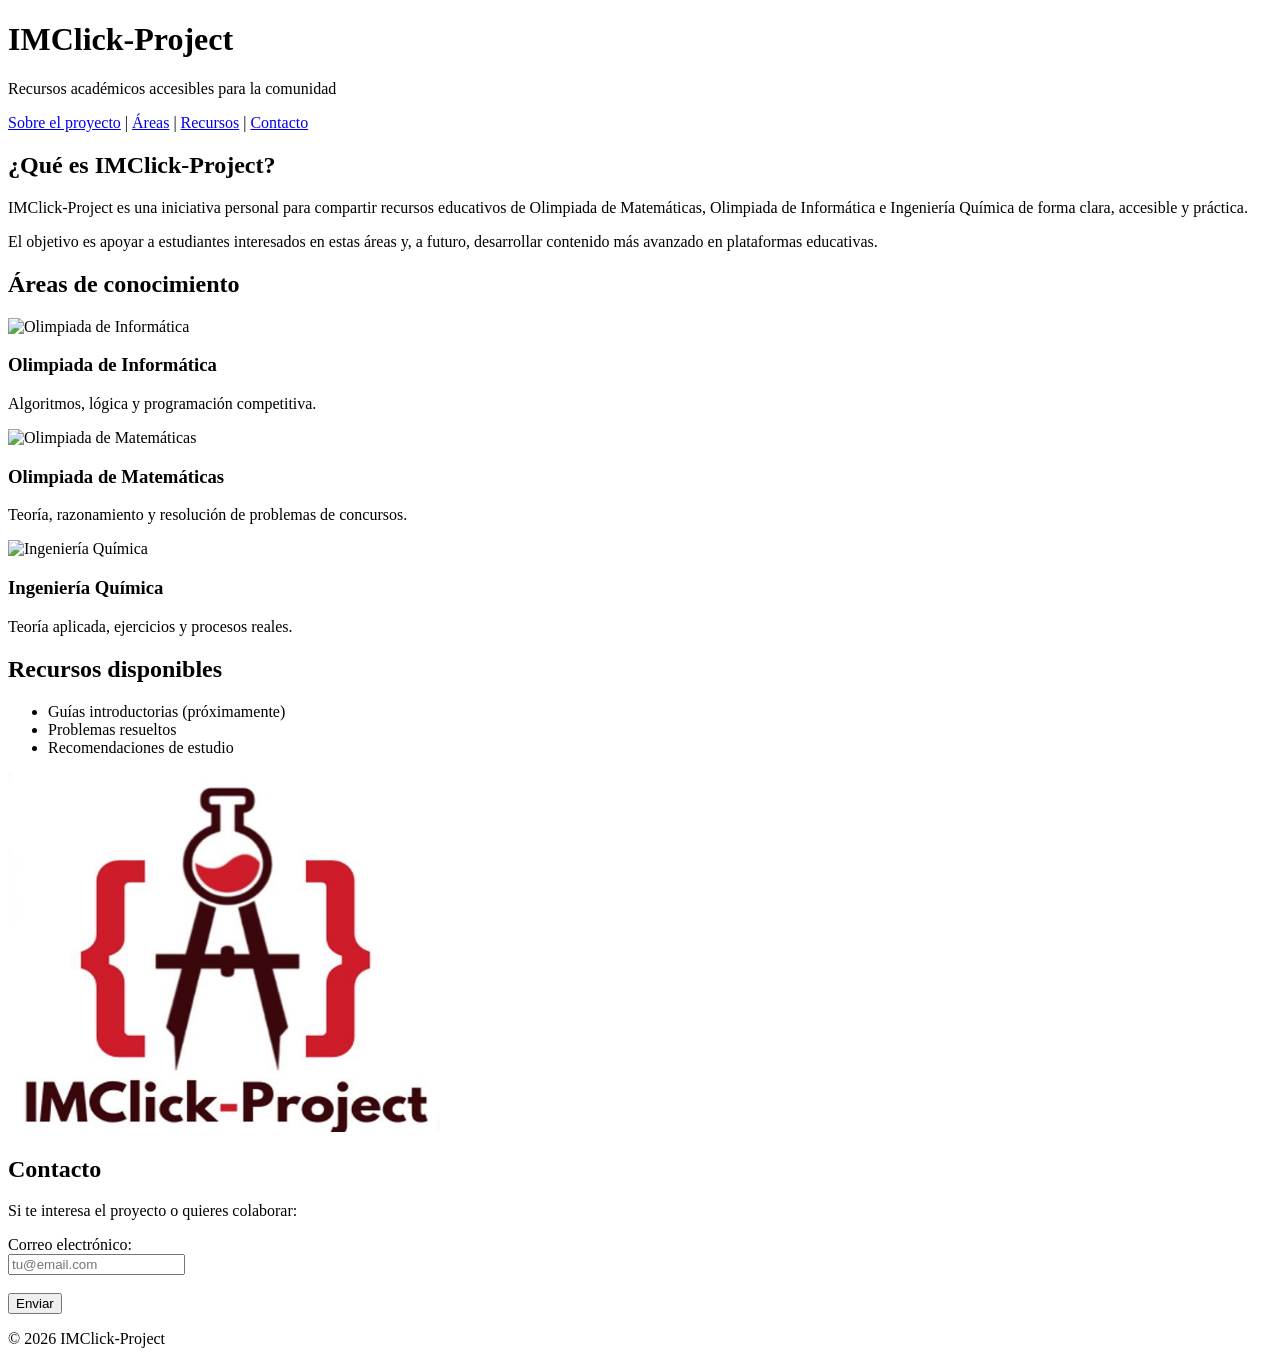
==== index.html @ 7a270274 "Primer commit" ====
<!DOCTYPE html>
<html lang="es">
<head>
    <meta charset="UTF-8">
    <meta name="description" content="IMClick-Project: Recursos académicos de Olimpiada de Matemáticas, Olimpiada de Informática e Ingeniería Química">
    <meta name="author" content="IMClick-Project">
    <meta name="viewport" content="width=device-width, initial-scale=1.0">
    <title>IMClick-Project</title>
</head>

<body>

    <header>
        <h1>IMClick-Project</h1>
        <p>Recursos académicos accesibles para la comunidad</p>

        <nav>
            <a href="#sobre">Sobre el proyecto</a> |
            <a href="#areas">Áreas</a> |
            <a href="#recursos">Recursos</a> |
            <a href="#contacto">Contacto</a>
        </nav>
    </header>

    <main>

        <section id="sobre">
            <h2>¿Qué es IMClick-Project?</h2>
            <p>
                IMClick-Project es una iniciativa personal para compartir recursos
                educativos de Olimpiada de Matemáticas, Olimpiada de Informática
                e Ingeniería Química de forma clara, accesible y práctica.
            </p>
            <p>
                El objetivo es apoyar a estudiantes interesados en estas áreas
                y, a futuro, desarrollar contenido más avanzado en plataformas
                educativas.
            </p>
        </section>

        <section id="areas">
            <h2>Áreas de conocimiento</h2>

            <article class="area">
                <img src="llaves.png" alt="Olimpiada de Informática"> <h3>Olimpiada de Informática</h3>
                <p>Algoritmos, lógica y programación competitiva.</p>
            </article>
            
            <article class="area">
                <img src="compas.png" alt="Olimpiada de Matemáticas"> <h3>Olimpiada de Matemáticas</h3>
                <p>Teoría, razonamiento y resolución de problemas de concursos.</p>
            </article>

            <article class="area">
                <img src="matraz.png" alt="Ingeniería Química"> <h3>Ingeniería Química</h3>
                <p>Teoría aplicada, ejercicios y procesos reales.</p>
            </article>
        </section>

        <section id="recursos">
            <h2>Recursos disponibles</h2>

            <ul>
                <li>Guías introductorias (próximamente)</li>
                <li>Problemas resueltos</li>
                <li>Recomendaciones de estudio</li>
            </ul>

            <img src="logo.png" alt="Imagen representativa del proyecto">
        </section>

        <section id="contacto">
            <h2>Contacto</h2>

            <p>Si te interesa el proyecto o quieres colaborar:</p>

            <form>
                <label for="email">Correo electrónico:</label><br>
                <input type="email" id="email" name="email" placeholder="tu@email.com"><br><br>

                <input type="submit" value="Enviar">
            </form>
        </section>

    </main>

    <footer>
        <p>© 2026 IMClick-Project</p>
    </footer>

</body>
</html>
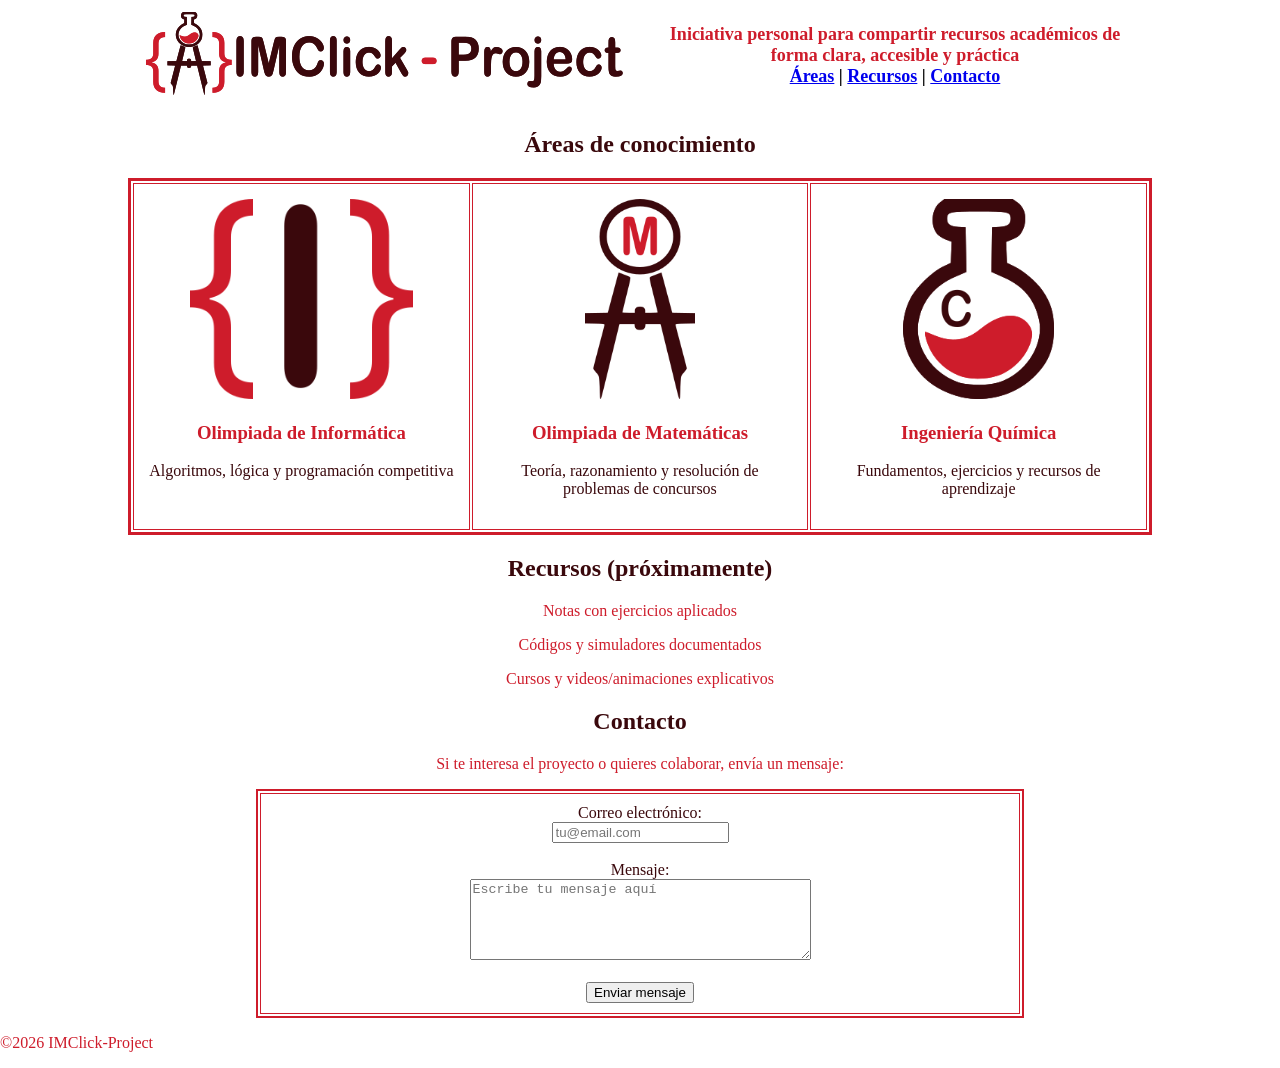
==== commit ff0558cc: "primera versión html" ====
--- a/index.html
+++ b/index.html
@@ -5,88 +5,113 @@
     <meta name="description" content="IMClick-Project: Recursos académicos de Olimpiada de Matemáticas, Olimpiada de Informática e Ingeniería Química">
     <meta name="author" content="IMClick-Project">
     <meta name="viewport" content="width=device-width, initial-scale=1.0">
+    <link rel="stylesheet" href="styles.css">
     <title>IMClick-Project</title>
 </head>
 
-<body>
+<body marginwidth="0" marginheight="0">
 
     <header>
-        <h1>IMClick-Project</h1>
-        <p>Recursos académicos accesibles para la comunidad</p>
-
-        <nav>
-            <a href="#sobre">Sobre el proyecto</a> |
-            <a href="#areas">Áreas</a> |
-            <a href="#recursos">Recursos</a> |
-            <a href="#contacto">Contacto</a>
-        </nav>
-    </header>
+        <table width="80%" align="center" cellpadding="10">
+            <tr>
+            <td align="right" valign="middle">
+                <img src="logo2.png" alt="Logo de IMClick-Project">
+            </td>
+            <td align="center" valign="middle">
+                <font face="Verdana" size="4" color="#ce1c2b">
+                <b>
+                    Iniciativa personal para compartir recursos académicos de forma clara, accesible y práctica
+                </b>
+                </font>
+                <br>
+                <nav>
+                <font face="Verdana" size="4">
+                    <b>
+                        <a href="#areas">Áreas</a> |
+                        <a href="#recursos">Recursos</a> |
+                        <a href="#contacto">Contacto</a>
+                    </b>
+                </font>
+                </nav>
+            </td>
+            </tr>
+        </table>
+        </header>
 
     <main>
-
-        <section id="sobre">
-            <h2>¿Qué es IMClick-Project?</h2>
-            <p>
-                IMClick-Project es una iniciativa personal para compartir recursos
-                educativos de Olimpiada de Matemáticas, Olimpiada de Informática
-                e Ingeniería Química de forma clara, accesible y práctica.
-            </p>
-            <p>
-                El objetivo es apoyar a estudiantes interesados en estas áreas
-                y, a futuro, desarrollar contenido más avanzado en plataformas
-                educativas.
-            </p>
+        <section id="areas">
+            <center><font face="Verdana" color="#3a080c">
+                <h2>Áreas de conocimiento</h2>
+            </font></center>   
+            <table width="80%" align="center" cellpadding="15" border="3" bordercolor="#ce1c2b">
+                <tr>
+                <td width="33%" align="center" valign="top">
+                    <img src="logoI.png" alt="Olimpiada de Informática" height="200">
+                    <font face="Verdana" color="#ce1c2b"><h3>Olimpiada de Informática</h3></font>
+                    <p>
+                    <font face="Verdana" size="3" color="#3a080c">Algoritmos, lógica y programación competitiva</font>
+                    </p>
+                </td>
+                <td width="33%" align="center" valign="top">
+                    <img src="logoM.png" alt="Olimpiada de Matemáticas" height="200">
+                    <font face="Verdana" color="#ce1c2b"><h3>Olimpiada de Matemáticas</h3></font>
+                    <p>
+                    <font face="Verdana" size="3" color="#3a080c">Teoría, razonamiento y resolución de problemas de concursos</font>
+                    </p>
+                </td>
+                <td width="33%" align="center" valign="top">
+                    <img src="logoC.png" alt="Ingeniería Química" height="200">
+                    <font face="Verdana" color="#ce1c2b"><h3>Ingeniería Química</h3></font>
+                    <p>
+                    <font face="Verdana" size="3" color="#3a080c">Fundamentos, ejercicios y recursos de aprendizaje</font>
+                    </p>
+                </td>
+                </tr>
+            </table>
         </section>
-
-        <section id="areas">
-            <h2>Áreas de conocimiento</h2>
-
-            <article class="area">
-                <img src="llaves.png" alt="Olimpiada de Informática"> <h3>Olimpiada de Informática</h3>
-                <p>Algoritmos, lógica y programación competitiva.</p>
-            </article>
-            
-            <article class="area">
-                <img src="compas.png" alt="Olimpiada de Matemáticas"> <h3>Olimpiada de Matemáticas</h3>
-                <p>Teoría, razonamiento y resolución de problemas de concursos.</p>
-            </article>
-
-            <article class="area">
-                <img src="matraz.png" alt="Ingeniería Química"> <h3>Ingeniería Química</h3>
-                <p>Teoría aplicada, ejercicios y procesos reales.</p>
-            </article>
+        <section id="recursos">
+        <center>
+            <font face="Verdana" color="#3a080c">
+            <h2>Recursos (próximamente)</h2>
+            </font>
+            <font face="Verdana" size="3" color="#ce1c2b">
+                <p>Notas con ejercicios aplicados</p> 
+                <p>Códigos y simuladores documentados</p>
+                <p>Cursos y videos/animaciones explicativos</p>
+            </font>
+        </center>
         </section>
-
-        <section id="recursos">
-            <h2>Recursos disponibles</h2>
-
-            <ul>
-                <li>Guías introductorias (próximamente)</li>
-                <li>Problemas resueltos</li>
-                <li>Recomendaciones de estudio</li>
-            </ul>
-
-            <img src="logo.png" alt="Imagen representativa del proyecto">
+        <section id="contacto">
+            <center>
+                <font face="Verdana" color="#3a080c">
+                <h2>Contacto</h2>
+                </font>
+                <font face="Verdana" size="3" color="#ce1c2b">
+                <p>Si te interesa el proyecto o quieres colaborar, envía un mensaje:</p>
+                </font>
+            </center>
+            <table width="60%" align="center" cellpadding="10" border="2" bordercolor="#ce1c2b">
+                <tr>
+                <td align="center">
+                    <form>
+                    <font face="Verdana" size="3" color="#3a080c">
+                        <label for="email">Correo electrónico:</label><br>
+                        <input type="email" id="email" name="email" placeholder="tu@email.com">
+                        <br><br>
+                        <label for="mensaje">Mensaje:</label><br>
+                        <textarea id="mensaje" name="mensaje" rows="5" cols="40"
+                        placeholder="Escribe tu mensaje aquí"></textarea>
+                        <br><br>
+                        <input type="submit" value="Enviar mensaje">
+                    </font>
+                    </form>
+                </td>
+                </tr>
+            </table>
         </section>
-
-        <section id="contacto">
-            <h2>Contacto</h2>
-
-            <p>Si te interesa el proyecto o quieres colaborar:</p>
-
-            <form>
-                <label for="email">Correo electrónico:</label><br>
-                <input type="email" id="email" name="email" placeholder="tu@email.com"><br><br>
-
-                <input type="submit" value="Enviar">
-            </form>
-        </section>
-
     </main>
-
     <footer>
-        <p>© 2026 IMClick-Project</p>
+        <font face="Verdana" size="3" color="#ce1c2b"><p>©2026 IMClick-Project</p></font>
     </footer>
-
 </body>
 </html>
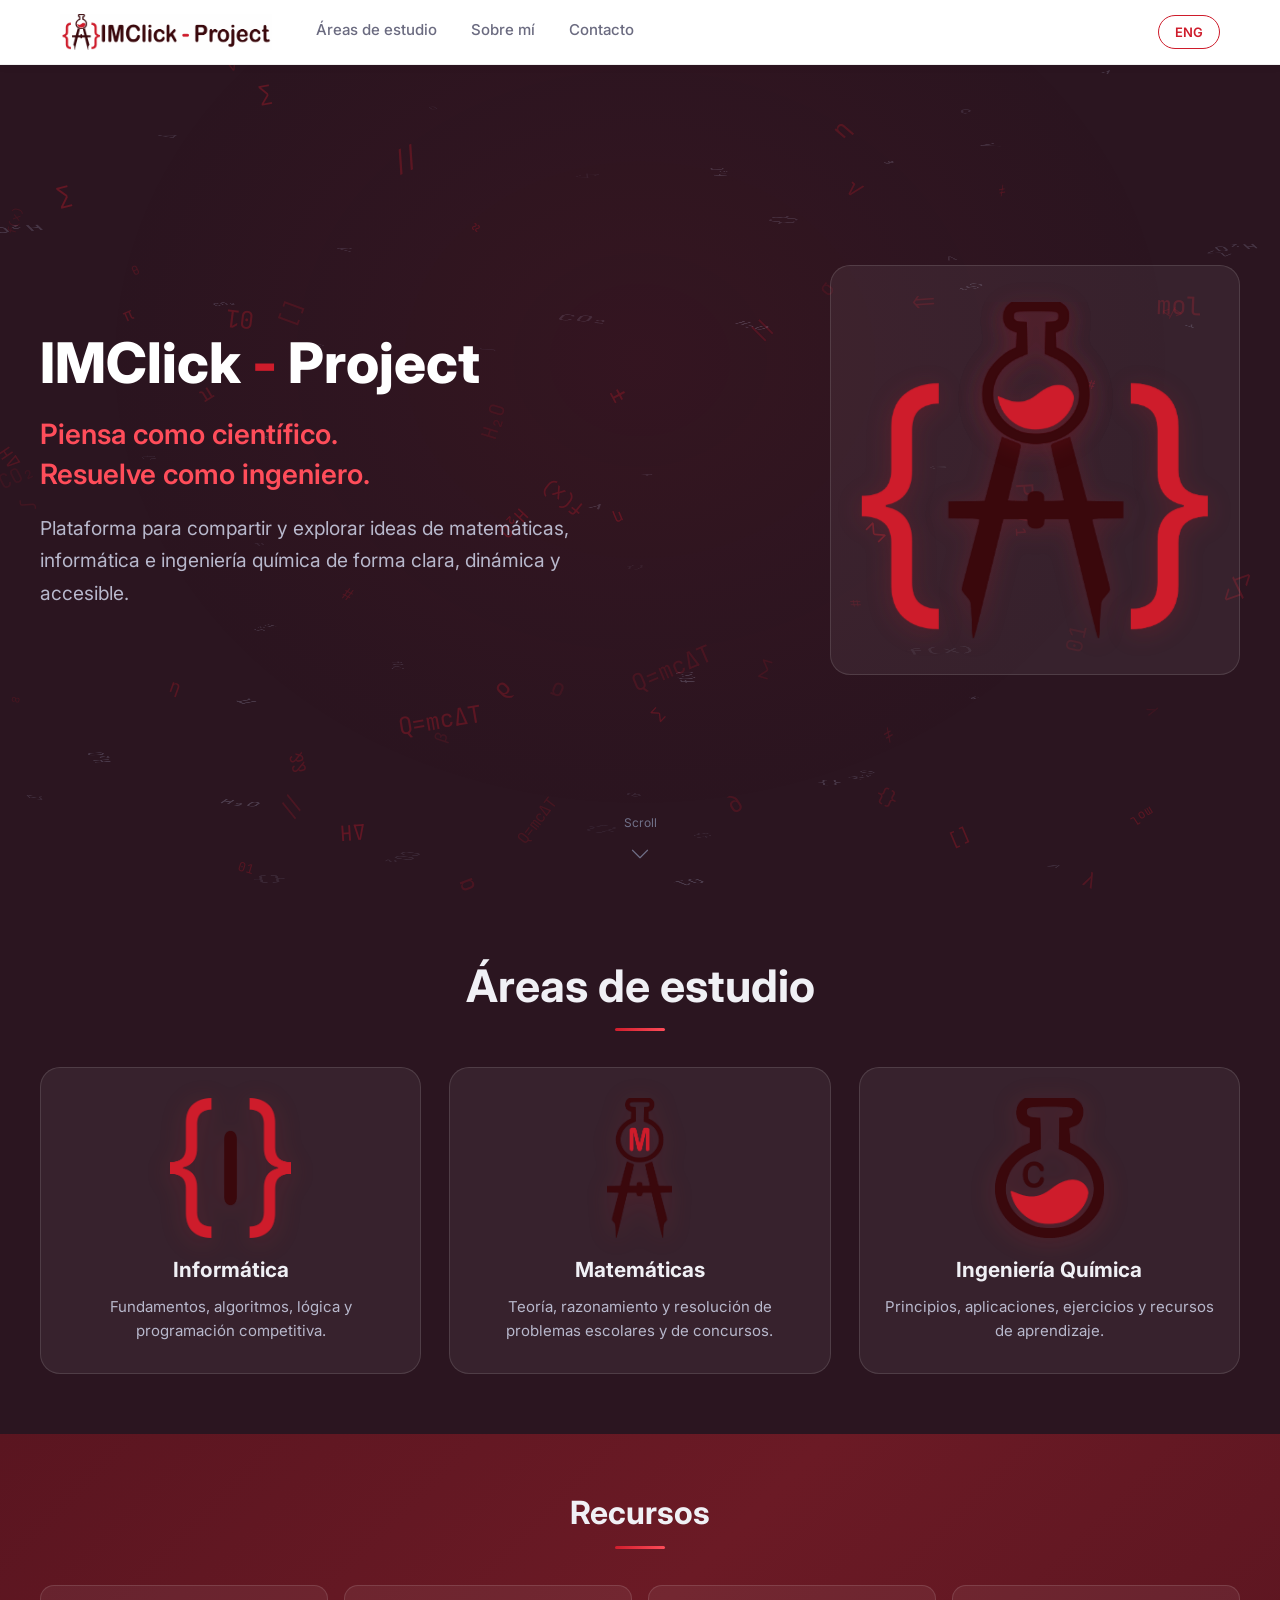
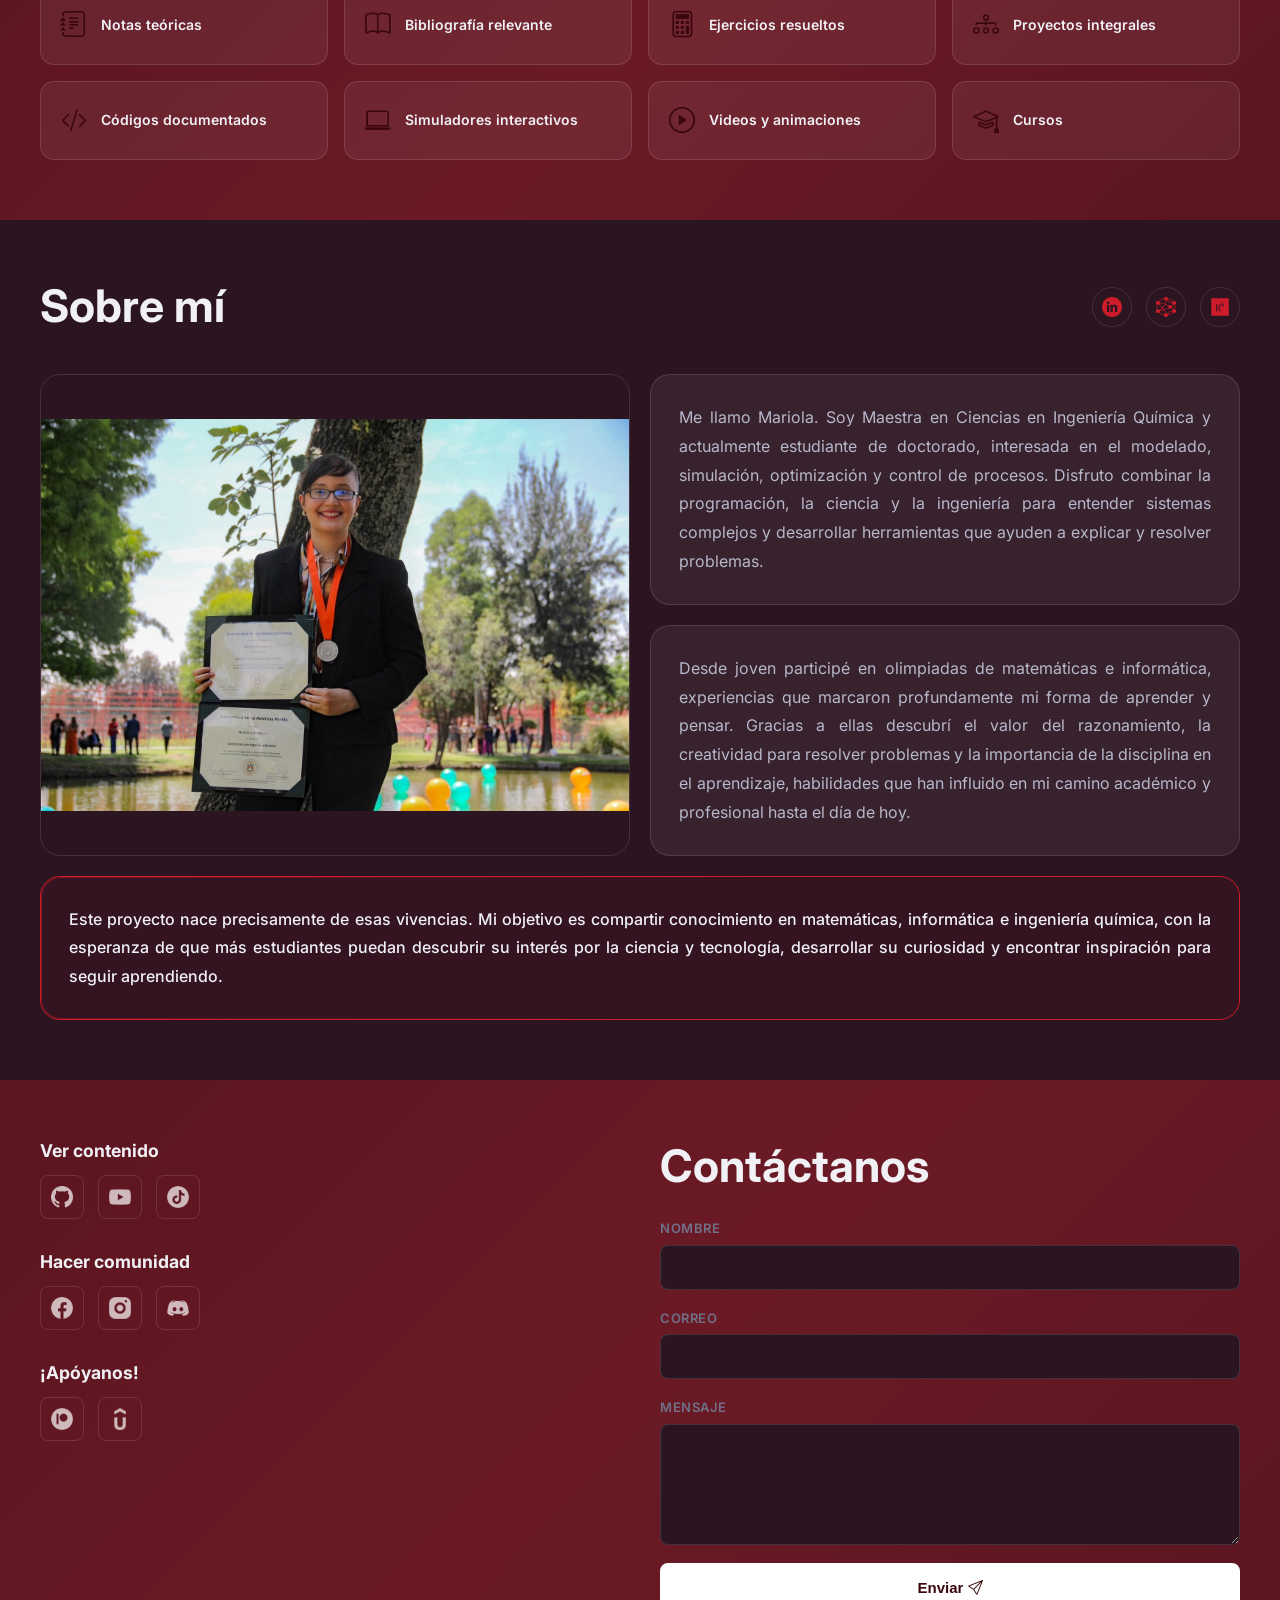
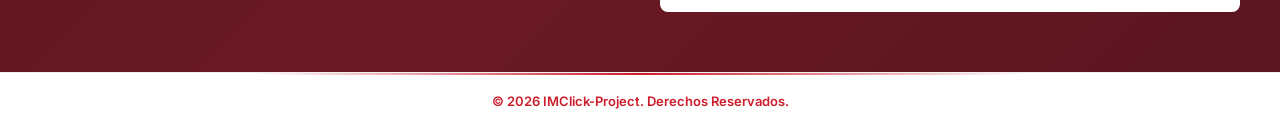
==== commit 13b01474: "Initial commit: homepage project" ====
--- a/index.html
+++ b/index.html
@@ -2,116 +2,237 @@
 <html lang="es">
 <head>
     <meta charset="UTF-8">
-    <meta name="description" content="IMClick-Project: Recursos académicos de Olimpiada de Matemáticas, Olimpiada de Informática e Ingeniería Química">
-    <meta name="author" content="IMClick-Project">
     <meta name="viewport" content="width=device-width, initial-scale=1.0">
+    <title>IMClick-Project | Inicio</title>
+    <link rel="icon" type="image/png" href="images/logoico.png">
+    <link rel="preconnect" href="https://fonts.googleapis.com">
+    <link rel="preconnect" href="https://fonts.gstatic.com" crossorigin>
+    <link href="https://fonts.googleapis.com/css2?family=Inter:wght@400;500;600;700;800&family=JetBrains+Mono:wght@400;500&display=swap" rel="stylesheet">
+    <link rel="stylesheet" href="https://cdn.jsdelivr.net/npm/bootstrap-icons@1.11.3/font/bootstrap-icons.css">
     <link rel="stylesheet" href="styles.css">
-    <title>IMClick-Project</title>
 </head>
-
-<body marginwidth="0" marginheight="0">
-
-    <header>
-        <table width="80%" align="center" cellpadding="10">
-            <tr>
-            <td align="right" valign="middle">
-                <img src="logo2.png" alt="Logo de IMClick-Project">
-            </td>
-            <td align="center" valign="middle">
-                <font face="Verdana" size="4" color="#ce1c2b">
-                <b>
-                    Iniciativa personal para compartir recursos académicos de forma clara, accesible y práctica
-                </b>
-                </font>
-                <br>
-                <nav>
-                <font face="Verdana" size="4">
-                    <b>
-                        <a href="#areas">Áreas</a> |
-                        <a href="#recursos">Recursos</a> |
-                        <a href="#contacto">Contacto</a>
-                    </b>
-                </font>
-                </nav>
-            </td>
-            </tr>
-        </table>
-        </header>
-
-    <main>
-        <section id="areas">
-            <center><font face="Verdana" color="#3a080c">
-                <h2>Áreas de conocimiento</h2>
-            </font></center>   
-            <table width="80%" align="center" cellpadding="15" border="3" bordercolor="#ce1c2b">
-                <tr>
-                <td width="33%" align="center" valign="top">
-                    <img src="logoI.png" alt="Olimpiada de Informática" height="200">
-                    <font face="Verdana" color="#ce1c2b"><h3>Olimpiada de Informática</h3></font>
-                    <p>
-                    <font face="Verdana" size="3" color="#3a080c">Algoritmos, lógica y programación competitiva</font>
-                    </p>
-                </td>
-                <td width="33%" align="center" valign="top">
-                    <img src="logoM.png" alt="Olimpiada de Matemáticas" height="200">
-                    <font face="Verdana" color="#ce1c2b"><h3>Olimpiada de Matemáticas</h3></font>
-                    <p>
-                    <font face="Verdana" size="3" color="#3a080c">Teoría, razonamiento y resolución de problemas de concursos</font>
-                    </p>
-                </td>
-                <td width="33%" align="center" valign="top">
-                    <img src="logoC.png" alt="Ingeniería Química" height="200">
-                    <font face="Verdana" color="#ce1c2b"><h3>Ingeniería Química</h3></font>
-                    <p>
-                    <font face="Verdana" size="3" color="#3a080c">Fundamentos, ejercicios y recursos de aprendizaje</font>
-                    </p>
-                </td>
-                </tr>
-            </table>
-        </section>
-        <section id="recursos">
-        <center>
-            <font face="Verdana" color="#3a080c">
-            <h2>Recursos (próximamente)</h2>
-            </font>
-            <font face="Verdana" size="3" color="#ce1c2b">
-                <p>Notas con ejercicios aplicados</p> 
-                <p>Códigos y simuladores documentados</p>
-                <p>Cursos y videos/animaciones explicativos</p>
-            </font>
-        </center>
-        </section>
-        <section id="contacto">
-            <center>
-                <font face="Verdana" color="#3a080c">
-                <h2>Contacto</h2>
-                </font>
-                <font face="Verdana" size="3" color="#ce1c2b">
-                <p>Si te interesa el proyecto o quieres colaborar, envía un mensaje:</p>
-                </font>
-            </center>
-            <table width="60%" align="center" cellpadding="10" border="2" bordercolor="#ce1c2b">
-                <tr>
-                <td align="center">
-                    <form>
-                    <font face="Verdana" size="3" color="#3a080c">
-                        <label for="email">Correo electrónico:</label><br>
-                        <input type="email" id="email" name="email" placeholder="tu@email.com">
-                        <br><br>
-                        <label for="mensaje">Mensaje:</label><br>
-                        <textarea id="mensaje" name="mensaje" rows="5" cols="40"
-                        placeholder="Escribe tu mensaje aquí"></textarea>
-                        <br><br>
-                        <input type="submit" value="Enviar mensaje">
-                    </font>
-                    </form>
-                </td>
-                </tr>
-            </table>
-        </section>
-    </main>
-    <footer>
-        <font face="Verdana" size="3" color="#ce1c2b"><p>©2026 IMClick-Project</p></font>
+<body>
+    <canvas id="bg-canvas"></canvas>
+    <!-- Navigation -->
+    <nav class="navbar">
+        <div class="nav-container">
+            <div class="nav-left">
+                <div class="logo">
+                    <a href="index.html"><img src="images/logo.png" alt="IMClick Logo"></a>
+                </div>
+                <button class="menu-toggle" aria-label="Abrir menú">&#9776;</button>
+                <ul class="menu">
+                    <li class="dropdown"> <a href="#study-areas">Áreas de estudio</a>
+                            <ul class="submenu">
+                            <li><a href="informatica.html">Informática</a></li>
+                                <li><a href="matematicas.html">Matemáticas</a></li>
+                                <li><a href="ingenieria-quimica.html">Ingeniería Química</a></li>
+                            </ul>
+                        </li>
+                    <li><a href="#aboutme">Sobre mí</a></li>
+                    <li><a href="#contact">Contacto</a></li>
+                </ul>
+            </div>
+            <a href="index-en.html" class="lang">ENG</a>
+        </div>
+    </nav>
+
+    <!-- Hero Section -->
+    <section class="hero">
+        <canvas id="hero-canvas"></canvas>
+        <div class="hero-container">
+            <div class="hero-left">
+                <h1 class="project-name">IMClick <span class="dash">-</span> Project</h1>
+                <h2 class="slogan">
+                    Piensa como científico.<br>Resuelve como ingeniero.
+                </h2>
+                <p class="description">
+                    Plataforma para compartir y explorar ideas de matemáticas,
+                    informática e ingeniería química de forma clara,
+                    dinámica y accesible.
+                </p>
+            </div>
+            <div class="hero-right">
+                <img src="images/logoI.png" class="logo-part braces" alt="Logo Informática">
+                <img src="images/logoM.png" class="logo-part compass" alt="Logo Matemáticas">
+                <img src="images/logoC.png" class="logo-part flask" alt="Logo Ingeniería Química">
+            </div>
+        </div>
+        <div class="scroll-indicator">
+            <span>Scroll</span>
+            <i class="bi bi-chevron-down"></i>
+        </div>
+    </section>
+
+    <!-- Study Areas -->
+    <section id="study-areas" class="section-padding">
+        <h1 class="section-title reveal">Áreas de estudio</h1>
+        <div class="cards-container">
+            <a href="informatica.html" class="card reveal" data-delay="0">
+                <img src="images/logoI2.png" alt="Informática">
+                <h2>Informática</h2>
+                <p>Fundamentos, algoritmos, lógica y programación competitiva.</p>
+            </a>
+            <a href="matematicas.html" class="card reveal" data-delay="100">
+                <img src="images/logoM2.png" alt="Matemáticas">
+                <h2>Matemáticas</h2>
+                <p>Teoría, razonamiento y resolución de problemas escolares y de concursos.</p>
+            </a>
+            <a href="ingenieria-quimica.html" class="card reveal" data-delay="200">
+                <img src="images/logoC2.png" alt="Ingeniería Química">
+                <h2>Ingeniería Química</h2>
+                <p>Principios, aplicaciones, ejercicios y recursos de aprendizaje.</p>
+            </a>
+        </div>
+    </section>
+
+    <!-- Resources -->
+    <section class="resources section-padding">
+        <h2 class="section-title reveal">Recursos</h2>
+        <div class="resources-container">
+            <article class="resource-card reveal" data-delay="0" data-resource="notas-teoricas">
+                <i class="bi bi-journal-text"></i>
+                <p>Notas teóricas</p>
+            </article>
+            <article class="resource-card reveal" data-delay="50" data-resource="bibliografia">
+                <i class="bi bi-book"></i>
+                <p>Bibliografía relevante</p>
+            </article>
+            <article class="resource-card reveal" data-delay="100" data-resource="ejercicios-resueltos">
+                <i class="bi bi-calculator"></i>
+                <p>Ejercicios resueltos</p>
+            </article>
+            <article class="resource-card reveal" data-delay="150" data-resource="proyectos-integrales">
+                <i class="bi bi-diagram-3"></i>
+                <p>Proyectos integrales</p>
+            </article>
+            <article class="resource-card reveal" data-delay="200" data-resource="codigos-documentados">
+                <i class="bi bi-code-slash"></i>
+                <p>Códigos documentados</p>
+            </article>
+            <article class="resource-card reveal" data-delay="250" data-resource="simuladores">
+                <i class="bi bi-laptop"></i>
+                <p>Simuladores interactivos</p>
+            </article>
+            <article class="resource-card reveal" data-delay="300" data-resource="videos">
+                <i class="bi bi-play-circle"></i>
+                <p>Videos y animaciones</p>
+            </article>
+            <article class="resource-card reveal" data-delay="350" data-resource="cursos">
+                <i class="bi bi-mortarboard"></i>
+                <p>Cursos</p>
+            </article>
+        </div>
+    </section>
+
+    <!-- About Me -->
+    <section id="aboutme" class="section-padding">
+        <div class="about-header reveal">
+            <h1>Sobre mí</h1>
+            <div class="social-links">
+                <a href="https://linkedin.com/in/mariola-camacho-lie-21a379216" target="_blank" rel="noopener noreferrer"><img src="images/linkedin.png" alt="LinkedIn"></a>
+                <a href="https://colab.ws/researchers/R-3AE3F-05240-OW73K" target="_blank" rel="noopener noreferrer"><img src="images/colab.png" alt="Colab"></a>
+                <a href="https://www.researchgate.net/profile/Mariola-Camacho-Lie" target="_blank" rel="noopener noreferrer"><img src="images/researchgate.png" alt="ResearchGate"></a>
+            </div>
+        </div>
+        <div class="about-grid">
+            <div class="about-carousel reveal">
+                <img src="images/photo1.jpg" class="active" alt="Foto 1" loading="lazy">
+                <img src="images/photo2.jpg" alt="Foto 2" loading="lazy">
+                <img src="images/photo3.jpg" alt="Foto 3" loading="lazy">
+                <img src="images/photo4.jpg" alt="Foto 4" loading="lazy">
+                <img src="images/photo5.jpg" alt="Foto 5" loading="lazy">
+                <img src="images/photo6.jpg" alt="Foto 6" loading="lazy">
+                <img src="images/photo7.jpg" alt="Foto 7" loading="lazy">
+            </div>
+            <div class="about-text reveal" data-delay="100">
+                <p>
+                    Me llamo Mariola. Soy Maestra en Ciencias en Ingeniería Química
+                    y actualmente estudiante de doctorado, interesada en el modelado,
+                    simulación, optimización y control de procesos. Disfruto combinar
+                    la programación, la ciencia y la ingeniería para entender sistemas
+                    complejos y desarrollar herramientas que ayuden a explicar y
+                    resolver problemas.
+                </p>
+            </div>
+            <div class="about-text reveal" data-delay="200">
+                <p>
+                    Desde joven participé en olimpiadas de matemáticas e informática,
+                    experiencias que marcaron profundamente mi forma de aprender y
+                    pensar. Gracias a ellas descubrí el valor del razonamiento, la
+                    creatividad para resolver problemas y la importancia de la
+                    disciplina en el aprendizaje, habilidades que han influido en mi
+                    camino académico y profesional hasta el día de hoy.
+                </p>
+            </div>
+            <div class="about-text about-full reveal" data-delay="300">
+                <p>
+                    Este proyecto nace precisamente de esas vivencias. Mi objetivo es
+                    compartir conocimiento en matemáticas, informática e ingeniería
+                    química, con la esperanza de que más estudiantes puedan descubrir
+                    su interés por la ciencia y tecnología, desarrollar su curiosidad
+                    y encontrar inspiración para seguir aprendiendo.
+                </p>
+            </div>
+        </div>
+    </section>
+
+    <!-- Contact -->
+    <section id="contact" class="section-padding">
+        <div class="contact-container">
+            <div class="contact-left reveal">
+                <div class="social-group">
+                    <h2>Ver contenido</h2>
+                    <div class="social-icons">
+                        <a href="#" aria-label="GitHub"><img src="images/github.png" alt="GitHub"></a>
+                        <a href="#" aria-label="YouTube"><img src="images/youtube.png" alt="YouTube"></a>
+                        <a href="#" aria-label="TikTok"><img src="images/tiktok.png" alt="TikTok"></a>
+                    </div>
+                </div>
+                <div class="social-group">
+                    <h2>Hacer comunidad</h2>
+                    <div class="social-icons">
+                        <a href="#" aria-label="Facebook"><img src="images/facebook.png" alt="Facebook"></a>
+                        <a href="#" aria-label="Instagram"><img src="images/instagram.png" alt="Instagram"></a>
+                        <a href="#" aria-label="Discord"><img src="images/discord.png" alt="Discord"></a>
+                    </div>
+                </div>
+                <div class="social-group">
+                    <h2>¡Apóyanos!</h2>
+                    <div class="social-icons">
+                        <a href="#" aria-label="Patreon"><img src="images/patreon.png" alt="Patreon"></a>
+                        <a href="#" aria-label="Udemy"><img src="images/udemy.png" alt="Udemy"></a>
+                    </div>
+                </div>
+            </div>
+            <div class="contact-right reveal" data-delay="150">
+                <h1>Contáctanos</h1>
+                <form class="contact-form">
+                    <div class="form-group">
+                        <label for="name">Nombre</label>
+                        <input type="text" id="name" name="name" required>
+                    </div>
+                    <div class="form-group">
+                        <label for="email">Correo</label>
+                        <input type="email" id="email" name="email" required>
+                    </div>
+                    <div class="form-group">
+                        <label for="message">Mensaje</label>
+                        <textarea id="message" name="message" rows="5" required></textarea>
+                    </div>
+                    <button type="submit">Enviar <i class="bi bi-send"></i></button>
+                </form>
+            </div>
+        </div>
+    </section>
+
+    <!-- Footer -->
+    <footer class="footer">
+        <div class="footer-bottom">
+            <p>&copy; 2026 IMClick-Project. Derechos Reservados.</p>
+        </div>
     </footer>
+
+    <script src="animations.js"></script>
 </body>
 </html>
--- a/styles.css
+++ b/styles.css
@@ -0,0 +1,1186 @@
+/* ========================================
+   IMClick-Project — Dark Theme Redesign
+   ======================================== */
+
+/* --- CSS Custom Properties --- */
+:root {
+    --bg-primary: #2b1520;
+    --bg-secondary: #2e1015;
+    --bg-card: #3a2230;
+    --bg-glass: rgba(255, 255, 255, 0.06);
+    --border-glass: rgba(255, 255, 255, 0.12);
+    --border-glass-hover: rgba(206, 28, 43, 0.4);
+
+    --bg-light: #ffffff;
+    --bg-light-alt: #f8f8fa;
+    --text-on-light: #2d2d3a;
+    --text-on-light-muted: #6b6b80;
+
+    --accent-primary: #ce1c2b;
+    --accent-glow: rgba(206, 28, 43, 0.3);
+    --accent-secondary: #ff4d5a;
+    --accent-gradient: linear-gradient(135deg, #ce1c2b, #ff4d5a);
+
+    --text-primary: #f0f0f5;
+    --text-secondary: #b8b8cc;
+    --text-muted: #707088;
+
+    --font-body: "Inter", sans-serif;
+    --font-mono: "JetBrains Mono", monospace;
+
+    --radius-sm: 8px;
+    --radius-md: 14px;
+    --radius-lg: 20px;
+    --radius-xl: 28px;
+
+    --transition-fast: 0.2s ease;
+    --transition-medium: 0.4s ease;
+    --transition-slow: 0.6s ease;
+}
+
+/* --- Reset & Base --- */
+*, *::before, *::after {
+    box-sizing: border-box;
+    margin: 0;
+    padding: 0;
+}
+
+html {
+    scroll-behavior: smooth;
+    font-size: 16px;
+}
+
+body {
+    font-family: var(--font-body);
+    background-color: var(--bg-primary);
+    color: var(--text-secondary);
+    line-height: 1.6;
+    overflow-x: hidden;
+    position: relative;
+}
+
+/* Global animated background */
+#bg-canvas {
+    position: fixed;
+    inset: 0;
+    width: 100%;
+    height: 100%;
+    z-index: -1;
+    pointer-events: none;
+}
+
+a {
+    text-decoration: none;
+    color: inherit;
+}
+
+img {
+    max-width: 100%;
+    height: auto;
+    display: block;
+}
+
+ul {
+    list-style: none;
+}
+
+h1, h2, h3, h4 {
+    color: var(--text-primary);
+    font-weight: 700;
+    line-height: 1.2;
+}
+
+h1 { font-size: clamp(2rem, 4vw, 2.8rem); }
+h2 { font-size: clamp(1.5rem, 3vw, 2rem); }
+h3 { font-size: clamp(1.1rem, 2vw, 1.4rem); }
+
+/* --- Utility Classes --- */
+.section-padding {
+    padding: 60px 20px;
+}
+
+.container {
+    max-width: 1200px;
+    margin: 0 auto;
+    width: 100%;
+}
+
+.section-title {
+    text-align: center;
+    margin-bottom: 36px;
+    position: relative;
+}
+
+.section-title::after {
+    content: "";
+    display: block;
+    width: 50px;
+    height: 3px;
+    background: var(--accent-gradient);
+    margin: 14px auto 0;
+    border-radius: 2px;
+}
+
+/* Scroll reveal base */
+.reveal {
+    opacity: 0;
+    transform: translateY(30px);
+    transition: opacity var(--transition-slow), transform var(--transition-slow);
+}
+
+.reveal.visible {
+    opacity: 1;
+    transform: translateY(0);
+}
+
+/* --- Navbar --- */
+.navbar {
+    position: fixed;
+    top: 0;
+    left: 0;
+    width: 100%;
+    z-index: 1000;
+    background: #ffffff;
+    backdrop-filter: none;
+    -webkit-backdrop-filter: none;
+    border-bottom: 1px solid rgba(0, 0, 0, 0.06);
+    box-shadow: 0 2px 8px rgba(0, 0, 0, 0.05);
+    transition: box-shadow var(--transition-fast);
+}
+
+.nav-container {
+    max-width: 1200px;
+    width: 100%;
+    margin: 0 auto;
+    padding: 0 20px;
+    display: flex;
+    align-items: center;
+    justify-content: space-between;
+    height: 64px;
+}
+
+.nav-left {
+    display: flex;
+    align-items: center;
+    gap: 30px;
+    position: relative;
+}
+
+.logo a {
+    display: flex;
+    align-items: center;
+}
+
+.logo img {
+    height: 36px;
+}
+
+.menu {
+    display: flex;
+    gap: 6px;
+}
+
+.menu li a {
+    color: var(--text-on-light-muted);
+    font-size: 15px;
+    font-weight: 500;
+    padding: 8px 14px;
+    border-radius: var(--radius-sm);
+    position: relative;
+    transition: color var(--transition-fast);
+}
+
+.menu li a:hover {
+    color: var(--accent-primary);
+}
+
+.menu li a::after {
+    content: "";
+    position: absolute;
+    bottom: 2px;
+    left: 14px;
+    right: 14px;
+    height: 2px;
+    background: var(--accent-primary);
+    transform: scaleX(0);
+    transform-origin: left;
+    transition: transform 0.3s ease;
+    border-radius: 1px;
+}
+
+.menu li a:hover::after {
+    transform: scaleX(1);
+}
+
+/* Dropdown */
+.dropdown {
+    position: relative;
+    padding-bottom: 4px;
+}
+
+.submenu {
+    display: none;
+    position: absolute;
+    top: 100%;
+    left: 0;
+    min-width: 220px;
+    background: rgba(255, 255, 255, 0.98);
+    backdrop-filter: blur(12px);
+    -webkit-backdrop-filter: blur(12px);
+    border: 1px solid rgba(0, 0, 0, 0.06);
+    border-radius: var(--radius-md);
+    padding: 8px 0;
+    box-shadow: 0 12px 32px rgba(0, 0, 0, 0.12);
+}
+
+@media (hover: hover) {
+    .dropdown:hover .submenu {
+        display: block;
+    }
+}
+
+.submenu.active {
+    display: block;
+}
+
+.submenu li a {
+    padding: 10px 18px;
+    font-size: 14px;
+    display: block;
+    color: var(--text-on-light-muted);
+    transition: background var(--transition-fast), color var(--transition-fast);
+}
+
+.submenu li a::after {
+    display: none;
+}
+
+.submenu li a:hover {
+    background: rgba(206, 28, 43, 0.06);
+    color: var(--accent-primary);
+}
+
+/* Language toggle */
+.lang {
+    font-size: 13px;
+    font-weight: 600;
+    padding: 6px 16px;
+    border-radius: 20px;
+    border: 1.5px solid var(--accent-primary);
+    color: var(--accent-primary);
+    background: transparent;
+    transition: all var(--transition-fast);
+    cursor: pointer;
+}
+
+.lang:hover {
+    background: var(--accent-primary);
+    color: white;
+    box-shadow: 0 0 12px var(--accent-glow);
+}
+
+/* Hamburger */
+.menu-toggle {
+    display: none;
+    font-size: 24px;
+    background: none;
+    border: none;
+    color: var(--accent-primary);
+    cursor: pointer;
+    font-weight: bold;
+}
+
+/* --- Hero Section --- */
+.hero {
+    min-height: 100vh;
+    display: flex;
+    align-items: center;
+    position: relative;
+    overflow: hidden;
+    padding: 100px 20px 60px;
+    background: radial-gradient(ellipse at 50% 40%, rgba(206, 28, 43, 0.06) 0%, transparent 60%);
+}
+
+#hero-canvas {
+    position: absolute;
+    inset: 0;
+    width: 100%;
+    height: 100%;
+    pointer-events: none;
+    z-index: 0;
+}
+
+.hero-container {
+    max-width: 1200px;
+    width: 100%;
+    margin: 0 auto;
+    display: flex;
+    align-items: center;
+    gap: 40px;
+    position: relative;
+    z-index: 1;
+}
+
+.hero-left {
+    flex: 1;
+    display: flex;
+    flex-direction: column;
+    gap: 18px;
+}
+
+.project-name {
+    font-size: clamp(2.5rem, 5vw, 3.5rem);
+    font-weight: 800;
+    color: #ffffff;
+}
+
+.project-name .dash {
+    color: var(--accent-primary);
+}
+
+.slogan {
+    font-size: clamp(1.3rem, 2.5vw, 1.75rem);
+    color: var(--accent-secondary);
+    font-weight: 600;
+    line-height: 1.4;
+}
+
+.description {
+    font-size: clamp(1rem, 1.5vw, 1.2rem);
+    color: var(--text-secondary);
+    line-height: 1.7;
+    max-width: 540px;
+    font-weight: 400;
+}
+
+.hero-cta {
+    display: inline-flex;
+    align-items: center;
+    gap: 8px;
+    margin-top: 10px;
+    padding: 14px 30px;
+    background: var(--accent-gradient);
+    color: white;
+    font-weight: 600;
+    font-size: 15px;
+    border-radius: var(--radius-xl);
+    transition: transform var(--transition-fast), box-shadow var(--transition-fast);
+    box-shadow: 0 4px 20px var(--accent-glow);
+}
+
+.hero-cta:hover {
+    transform: translateY(-2px) scale(1.03);
+    box-shadow: 0 8px 32px var(--accent-glow);
+}
+
+.hero-cta i {
+    font-size: 18px;
+    transition: transform 0.3s ease;
+}
+
+.hero-cta:hover i {
+    transform: translateX(4px);
+}
+
+/* Hero logo animation */
+.hero-right {
+    position: relative;
+    display: flex;
+    align-items: center;
+    justify-content: center;
+    flex: 0 0 clamp(260px, 32vw, 420px);
+    aspect-ratio: 1 / 1;
+    background: var(--bg-glass);
+    border: 1px solid var(--border-glass);
+    border-radius: var(--radius-lg);
+    transition: border-color var(--transition-medium), box-shadow var(--transition-medium);
+}
+
+.hero-right:hover {
+    border-color: var(--border-glass-hover);
+    box-shadow: 0 16px 48px rgba(206, 28, 43, 0.12);
+}
+
+.logo-part {
+    position: absolute;
+    top: 50%;
+    left: 50%;
+    transform: translate(-50%, -50%);
+    width: 85%;
+    height: auto;
+    opacity: 0;
+    filter: drop-shadow(0 4px 12px rgba(206, 28, 43, 0.2));
+}
+
+.braces {
+    animation: logoReveal 0.8s ease forwards 0.4s;
+}
+
+.compass {
+    animation: logoRevealRotate 0.9s ease forwards 1.2s;
+}
+
+.flask {
+    animation: logoRevealFill 0.9s ease forwards 2s;
+}
+
+@keyframes logoReveal {
+    from { opacity: 0; transform: translate(-50%, -50%) scale(0.7); }
+    to { opacity: 1; transform: translate(-50%, -50%) scale(1); }
+}
+
+@keyframes logoRevealRotate {
+    0% { opacity: 0; transform: translate(-50%, -50%) rotate(-20deg) scale(0.7); }
+    60% { opacity: 1; transform: translate(-50%, -50%) rotate(4deg) scale(1.05); }
+    100% { opacity: 1; transform: translate(-50%, -50%) rotate(0deg) scale(1); }
+}
+
+@keyframes logoRevealFill {
+    0% { opacity: 0; transform: translate(-50%, -50%) scale(0.5); clip-path: inset(100% 0 0 0); }
+    60% { opacity: 1; transform: translate(-50%, -50%) scale(1.05); clip-path: inset(30% 0 0 0); }
+    100% { opacity: 1; transform: translate(-50%, -50%) scale(1); clip-path: inset(0 0 0 0); }
+}
+
+/* Hero entrance animations */
+.hero-left > * {
+    opacity: 0;
+    transform: translateY(20px);
+    animation: heroFadeIn 0.7s ease forwards;
+}
+
+.hero-left > *:nth-child(1) { animation-delay: 0.2s; }
+.hero-left > *:nth-child(2) { animation-delay: 0.5s; }
+.hero-left > *:nth-child(3) { animation-delay: 0.8s; }
+.hero-left > *:nth-child(4) { animation-delay: 1.1s; }
+
+@keyframes heroFadeIn {
+    to { opacity: 1; transform: translateY(0); }
+}
+
+/* Scroll indicator */
+.scroll-indicator {
+    position: absolute;
+    bottom: 30px;
+    left: 50%;
+    transform: translateX(-50%);
+    display: flex;
+    flex-direction: column;
+    align-items: center;
+    gap: 6px;
+    color: var(--text-muted);
+    font-size: 12px;
+    animation: bounce 2s ease infinite;
+}
+
+.scroll-indicator i {
+    font-size: 20px;
+}
+
+@keyframes bounce {
+    0%, 100% { transform: translateX(-50%) translateY(0); }
+    50% { transform: translateX(-50%) translateY(8px); }
+}
+
+/* --- Study Areas Section --- */
+#study-areas {
+    padding: 60px 20px;
+    scroll-margin-top: 80px;
+}
+
+.cards-container {
+    max-width: 1200px;
+    margin: 0 auto;
+    display: grid;
+    grid-template-columns: repeat(auto-fit, minmax(300px, 1fr));
+    gap: 28px;
+}
+
+.card {
+    background: var(--bg-glass);
+    border: 1px solid var(--border-glass);
+    border-radius: var(--radius-lg);
+    padding: 30px 24px;
+    text-align: center;
+    position: relative;
+    overflow: hidden;
+    display: block;
+    color: inherit;
+    transition: transform var(--transition-medium), border-color var(--transition-medium), box-shadow var(--transition-medium);
+}
+
+.card::before {
+    content: "";
+    position: absolute;
+    inset: 0;
+    border-radius: var(--radius-lg);
+    padding: 1px;
+    background: linear-gradient(135deg, transparent 40%, var(--accent-primary) 100%);
+    -webkit-mask: linear-gradient(#fff 0 0) content-box, linear-gradient(#fff 0 0);
+    -webkit-mask-composite: xor;
+    mask-composite: exclude;
+    opacity: 0;
+    transition: opacity var(--transition-medium);
+}
+
+.card:hover::before {
+    opacity: 1;
+}
+
+.card:hover {
+    transform: translateY(-8px);
+    border-color: transparent;
+    box-shadow: 0 16px 48px rgba(206, 28, 43, 0.15);
+}
+
+.card img {
+    height: 140px;
+    width: auto;
+    margin: 0 auto 20px;
+    filter: drop-shadow(0 4px 12px rgba(206, 28, 43, 0.2));
+}
+
+.card h2 {
+    color: var(--text-primary);
+    font-size: 1.3rem;
+    margin-bottom: 12px;
+}
+
+.card p {
+    color: var(--text-secondary);
+    font-size: 15px;
+    line-height: 1.6;
+}
+
+.card .card-tag {
+    display: inline-block;
+    margin-top: 14px;
+    font-family: var(--font-mono);
+    font-size: 12px;
+    color: var(--accent-secondary);
+    background: rgba(206, 28, 43, 0.1);
+    padding: 4px 12px;
+    border-radius: 20px;
+    border: 1px solid rgba(206, 28, 43, 0.2);
+}
+
+/* --- Resources Section --- */
+.resources {
+    padding: 60px 20px;
+    background: linear-gradient(135deg, #5a1520 0%, #6b1a25 50%, #5a1520 100%);
+    scroll-margin-top: 80px;
+}
+
+.resources-container {
+    max-width: 1200px;
+    margin: 0 auto;
+    display: grid;
+    grid-template-columns: repeat(4, 1fr);
+    gap: 16px;
+}
+
+.resource-card {
+    display: flex;
+    align-items: center;
+    gap: 14px;
+    padding: 18px 20px;
+    background: var(--bg-glass);
+    border: 1px solid var(--border-glass);
+    border-radius: var(--radius-md);
+    transition: transform var(--transition-fast), border-color var(--transition-fast), background var(--transition-fast);
+}
+
+.resource-card:hover {
+    transform: translateY(-3px);
+    border-color: rgba(58, 8, 12, 0.5);
+    background: rgba(58, 8, 12, 0.06);
+}
+
+.resource-card i {
+    font-size: 26px;
+    color: #3a080c;
+    transition: transform var(--transition-fast);
+    flex-shrink: 0;
+}
+
+.resource-card:hover i {
+    transform: scale(1.15);
+}
+
+.resource-card p {
+    font-size: 14px;
+    font-weight: 600;
+    color: var(--text-primary);
+    margin: 0;
+}
+
+/* Bento variation for larger cards */
+.resource-card.span-2 {
+    grid-column: span 2;
+}
+
+/* Resource expandable sub-items */
+.resource-expand {
+    grid-column: 1 / -1;
+    display: grid;
+    grid-template-columns: repeat(4, 1fr);
+    gap: 14px;
+    padding: 20px 0 10px;
+    animation: expandIn 0.3s ease;
+}
+
+@keyframes expandIn {
+    from { opacity: 0; transform: translateY(-10px); }
+    to { opacity: 1; transform: translateY(0); }
+}
+
+.resource-expand-footer {
+    grid-column: 1 / -1;
+    text-align: center;
+    padding: 14px 0 8px;
+    font-size: 15px;
+    font-weight: 600;
+    color: #ffffff;
+    font-style: italic;
+    letter-spacing: 0.5px;
+    opacity: 0.85;
+    position: relative;
+}
+
+.resource-expand-footer::before {
+    content: "";
+    display: block;
+    width: 60px;
+    height: 2px;
+    background: var(--accent-gradient);
+    margin: 0 auto 12px;
+    border-radius: 2px;
+}
+
+.resource-subcard {
+    background: var(--bg-glass);
+    border: 1px solid var(--border-glass);
+    border-radius: var(--radius-md);
+    padding: 16px;
+    text-align: center;
+    transition: transform var(--transition-fast), border-color var(--transition-fast), box-shadow var(--transition-fast);
+    display: flex;
+    flex-direction: column;
+    align-items: center;
+    gap: 10px;
+    text-decoration: none;
+}
+
+.resource-subcard:hover {
+    transform: translateY(-4px);
+    border-color: rgba(58, 8, 12, 0.4);
+    box-shadow: 0 8px 24px rgba(58, 8, 12, 0.15);
+}
+
+.resource-subcard img {
+    width: 50px;
+    height: 50px;
+    object-fit: contain;
+    border-radius: var(--radius-sm);
+}
+
+.resource-subcard .sub-area {
+    font-family: var(--font-mono);
+    font-size: 11px;
+    color: #ffffff;
+    background: rgba(255, 255, 255, 0.1);
+    padding: 2px 10px;
+    border-radius: 12px;
+    border: 1px solid rgba(255, 255, 255, 0.2);
+}
+
+.resource-subcard .sub-desc {
+    font-size: 13px;
+    color: var(--text-secondary);
+    line-height: 1.4;
+}
+
+.resource-subcard .sub-link {
+    font-size: 12px;
+    font-weight: 600;
+    color: #ffffff;
+    margin-top: auto;
+    display: flex;
+    align-items: center;
+    gap: 2px;
+    transition: gap var(--transition-fast);
+}
+
+.resource-subcard:hover .sub-link {
+    gap: 6px;
+}
+
+.resource-card.active {
+    border-color: #3a080c;
+    background: rgba(255, 255, 255, 0.06);
+}
+
+/* --- About Me Section --- */
+#aboutme {
+    padding: 60px 20px;
+    scroll-margin-top: 80px;
+}
+
+.about-header {
+    max-width: 1200px;
+    margin: 0 auto 40px;
+    display: flex;
+    justify-content: space-between;
+    align-items: center;
+}
+
+.social-links {
+    display: flex;
+    gap: 14px;
+}
+
+.social-links a {
+    display: flex;
+    align-items: center;
+    justify-content: center;
+    width: 40px;
+    height: 40px;
+    border-radius: 50%;
+    border: 1px solid var(--border-glass);
+    transition: all var(--transition-fast);
+}
+
+.social-links a:hover {
+    border-color: var(--accent-primary);
+    box-shadow: 0 0 14px var(--accent-glow);
+    transform: scale(1.1);
+}
+
+.social-links img {
+    width: 20px;
+    height: 20px;
+}
+
+.social-links a:hover img {
+    opacity: 0.8;
+}
+
+.about-grid {
+    max-width: 1200px;
+    margin: 0 auto;
+    display: grid;
+    grid-template-columns: 1fr 1fr;
+    gap: 20px;
+}
+
+.about-carousel {
+    grid-row: span 2;
+    position: relative;
+    border-radius: var(--radius-lg);
+    overflow: hidden;
+    min-height: 380px;
+    border: 1px solid var(--border-glass);
+}
+
+.about-carousel img {
+    position: absolute;
+    inset: 0;
+    width: 100%;
+    height: 100%;
+    object-fit: contain;
+    object-position: center;
+    opacity: 0;
+    transition: opacity 1.2s ease;
+}
+
+.about-carousel img.active {
+    opacity: 1;
+}
+
+@keyframes kenBurns {
+    from { transform: scale(1); }
+    to { transform: scale(1.05); }
+}
+
+.about-text {
+    background: var(--bg-glass);
+    border: 1px solid var(--border-glass);
+    padding: 28px;
+    border-radius: var(--radius-lg);
+    position: relative;
+    overflow: hidden;
+    transition: transform var(--transition-medium), border-color var(--transition-medium), box-shadow var(--transition-medium);
+}
+
+.about-text::before {
+    content: "";
+    position: absolute;
+    inset: 0;
+    border-radius: var(--radius-lg);
+    padding: 1px;
+    background: linear-gradient(135deg, transparent 40%, var(--accent-primary) 100%);
+    -webkit-mask: linear-gradient(#fff 0 0) content-box, linear-gradient(#fff 0 0);
+    -webkit-mask-composite: xor;
+    mask-composite: exclude;
+    opacity: 0;
+    transition: opacity var(--transition-medium);
+}
+
+.about-text:hover::before {
+    opacity: 1;
+}
+
+.about-text:hover {
+    transform: translateY(-6px);
+    border-color: transparent;
+    box-shadow: 0 12px 36px rgba(206, 28, 43, 0.15);
+}
+
+.about-text p {
+    font-size: 16px;
+    line-height: 1.8;
+    color: var(--text-secondary);
+    text-align: justify;
+}
+
+.about-full {
+    grid-column: span 2;
+    border-color: var(--accent-primary);
+    background: rgba(206, 28, 43, 0.05);
+}
+
+.about-full::before {
+    background: linear-gradient(135deg, var(--accent-primary) 0%, transparent 60%);
+    opacity: 0.5;
+}
+
+.about-full:hover::before {
+    opacity: 1;
+}
+
+.about-full p {
+    color: var(--text-primary);
+    font-weight: 500;
+}
+
+/* --- Contact Section --- */
+#contact {
+    padding: 60px 20px;
+    background: linear-gradient(135deg, #5a1520 0%, #6b1a25 50%, #5a1520 100%);
+    scroll-margin-top: 80px;
+}
+
+.contact-container {
+    max-width: 1200px;
+    margin: 0 auto;
+    display: grid;
+    grid-template-columns: 1fr 1fr;
+    gap: 40px;
+}
+
+.contact-left {
+    display: flex;
+    flex-direction: column;
+    gap: 32px;
+}
+
+.social-group h2 {
+    font-size: 1.1rem;
+    margin-bottom: 14px;
+    color: var(--text-primary);
+}
+
+.social-icons {
+    display: flex;
+    gap: 14px;
+}
+
+.social-icons a {
+    display: flex;
+    align-items: center;
+    justify-content: center;
+    width: 44px;
+    height: 44px;
+    border-radius: var(--radius-sm);
+    border: 1px solid var(--border-glass);
+    transition: all var(--transition-fast);
+}
+
+.social-icons a:hover {
+    border-color: #3a080c;
+    box-shadow: 0 0 16px rgba(58, 8, 12, 0.4);
+    transform: translateY(-3px);
+}
+
+.social-icons img {
+    width: 22px;
+    height: 22px;
+    filter: brightness(0) invert(1) opacity(0.7);
+    transition: filter var(--transition-fast);
+}
+
+.social-icons a:hover img {
+    filter: brightness(0) invert(1) opacity(1);
+}
+
+.contact-right h1 {
+    margin-bottom: 24px;
+}
+
+.contact-form {
+    display: flex;
+    flex-direction: column;
+    gap: 18px;
+}
+
+.form-group {
+    display: flex;
+    flex-direction: column;
+    gap: 6px;
+}
+
+.form-group label {
+    font-size: 13px;
+    font-weight: 600;
+    color: var(--text-muted);
+    text-transform: uppercase;
+    letter-spacing: 0.5px;
+}
+
+.form-group input,
+.form-group textarea {
+    padding: 12px 16px;
+    border-radius: var(--radius-sm);
+    border: 1px solid var(--border-glass);
+    background: var(--bg-primary);
+    color: var(--text-primary);
+    font-family: var(--font-body);
+    font-size: 15px;
+    transition: border-color var(--transition-fast), box-shadow var(--transition-fast);
+    outline: none;
+}
+
+.form-group input:focus,
+.form-group textarea:focus {
+    border-color: #3a080c;
+    box-shadow: 0 0 12px rgba(58, 8, 12, 0.4);
+}
+
+.form-group textarea {
+    resize: vertical;
+    min-height: 120px;
+}
+
+.contact-form button {
+    padding: 14px;
+    border: 2px solid #ffffff;
+    border-radius: var(--radius-sm);
+    background: #ffffff;
+    color: #3a080c;
+    font-weight: 700;
+    font-size: 15px;
+    cursor: pointer;
+    transition: transform var(--transition-fast), box-shadow var(--transition-fast), background var(--transition-fast), color var(--transition-fast);
+}
+
+.contact-form button:hover {
+    transform: translateY(-2px);
+    background: transparent;
+    color: #ffffff;
+    box-shadow: 0 8px 24px rgba(255, 255, 255, 0.15);
+}
+
+/* --- Footer --- */
+.footer {
+    padding: 18px 20px;
+    background: #ffffff;
+    border-top: 1px solid rgba(0, 0, 0, 0.06);
+    text-align: center;
+    position: relative;
+}
+
+.footer::before {
+    content: "";
+    position: absolute;
+    top: 0;
+    left: 50%;
+    transform: translateX(-50%);
+    width: 60%;
+    height: 2px;
+    background: linear-gradient(90deg, transparent, var(--accent-primary), transparent);
+}
+
+.footer-bottom {
+    color: var(--accent-primary);
+    font-size: 13px;
+    font-weight: 600;
+}
+
+/* (Footer grid removed — simple copyright only) */
+
+/* --- Responsive: Tablet (max 1024px) --- */
+@media (max-width: 1024px) {
+    .resources-container {
+        grid-template-columns: repeat(2, 1fr);
+    }
+
+    .resource-card.span-2 {
+        grid-column: span 2;
+    }
+
+    .resource-expand {
+        grid-template-columns: repeat(3, 1fr);
+    }
+}
+
+/* --- Responsive: Mobile (max 768px) --- */
+@media (max-width: 768px) {
+    .nav-container {
+        height: 56px;
+    }
+
+    .logo img {
+        content: url("images/logoico.png");
+        height: 28px;
+    }
+
+    .menu-toggle {
+        display: block;
+    }
+
+    .nav-left {
+        gap: 14px;
+    }
+
+    .menu {
+        display: none;
+        position: absolute;
+        top: 56px;
+        left: 0;
+        right: 0;
+        background: #ffffff;
+        border-bottom: 1px solid rgba(0, 0, 0, 0.06);
+        flex-direction: column;
+        padding: 12px 0;
+        box-shadow: 0 8px 24px rgba(0, 0, 0, 0.08);
+    }
+
+    .menu.active {
+        display: flex;
+    }
+
+    .menu li a {
+        padding: 14px 24px;
+        font-size: 16px;
+    }
+
+    .menu li a::after {
+        display: none;
+    }
+
+    .submenu {
+        position: static;
+        display: block;
+        box-shadow: none;
+        border: none;
+        background: transparent;
+        backdrop-filter: none;
+        padding-left: 20px;
+    }
+
+    /* Hero mobile */
+    .hero {
+        min-height: auto;
+        padding: 100px 20px 60px;
+    }
+
+    .hero-container {
+        flex-direction: column;
+        text-align: center;
+    }
+
+    .hero-left {
+        align-items: center;
+    }
+
+    .description {
+        text-align: center;
+    }
+
+    .hero-right {
+        width: 100%;
+        max-width: 300px;
+    }
+
+    .scroll-indicator {
+        display: none;
+    }
+
+    /* Cards */
+    .cards-container {
+        grid-template-columns: 1fr;
+    }
+
+    /* Resources */
+    .resources-container {
+        grid-template-columns: 1fr 1fr;
+    }
+
+    .resource-expand {
+        grid-template-columns: repeat(2, 1fr);
+    }
+
+    /* About */
+    .about-header {
+        flex-direction: column;
+        gap: 12px;
+        text-align: center;
+    }
+
+    .about-grid {
+        grid-template-columns: 1fr;
+    }
+
+    .about-carousel {
+        grid-row: auto;
+        min-height: 280px;
+    }
+
+    .about-full {
+        grid-column: auto;
+    }
+
+    /* Contact */
+    .contact-container {
+        grid-template-columns: 1fr;
+        gap: 30px;
+    }
+
+    .contact-left {
+        align-items: center;
+        text-align: center;
+    }
+
+    .social-icons {
+        justify-content: center;
+    }
+
+}
+
+/* --- Responsive: Small Mobile (max 480px) --- */
+@media (max-width: 480px) {
+    .resources-container {
+        grid-template-columns: 1fr;
+    }
+
+    .resource-card.span-2 {
+        grid-column: span 1;
+    }
+
+    .resource-expand {
+        grid-template-columns: repeat(2, 1fr);
+    }
+
+    .hero-right {
+        max-width: 240px;
+    }
+}
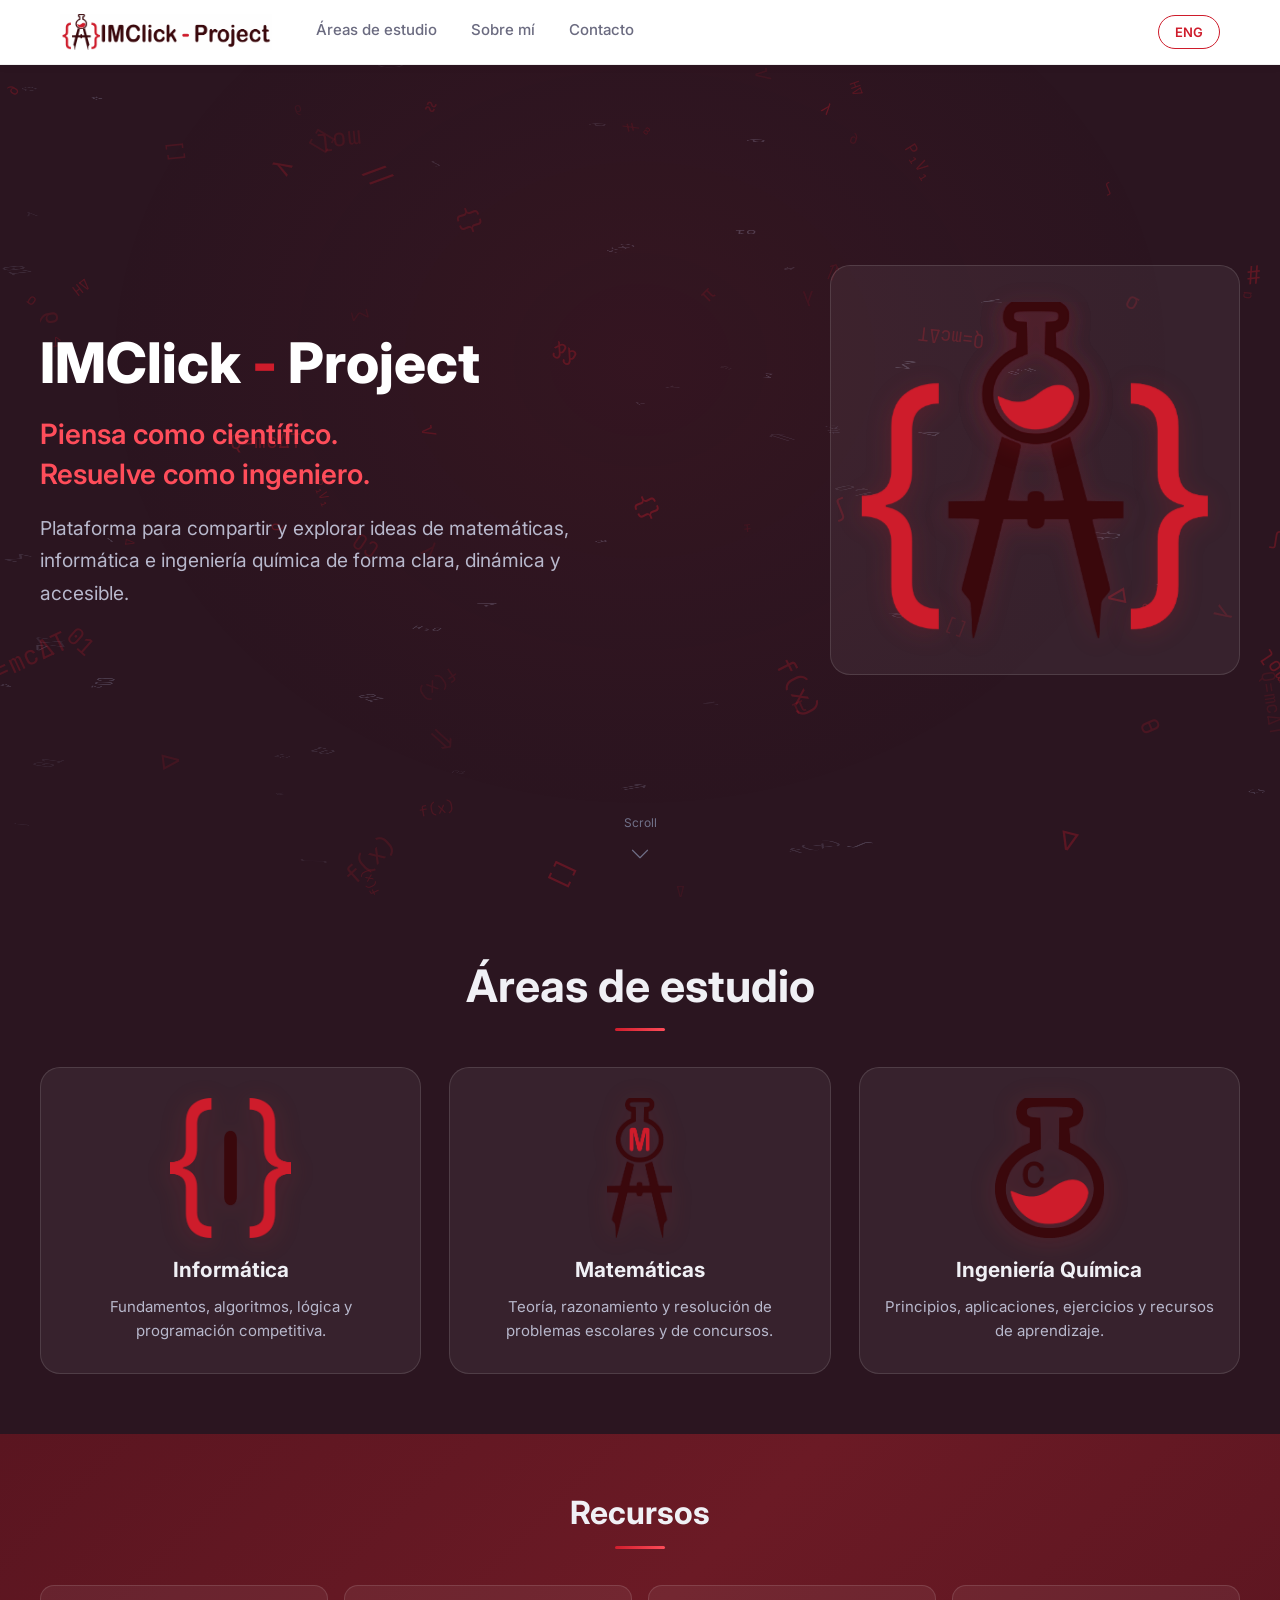
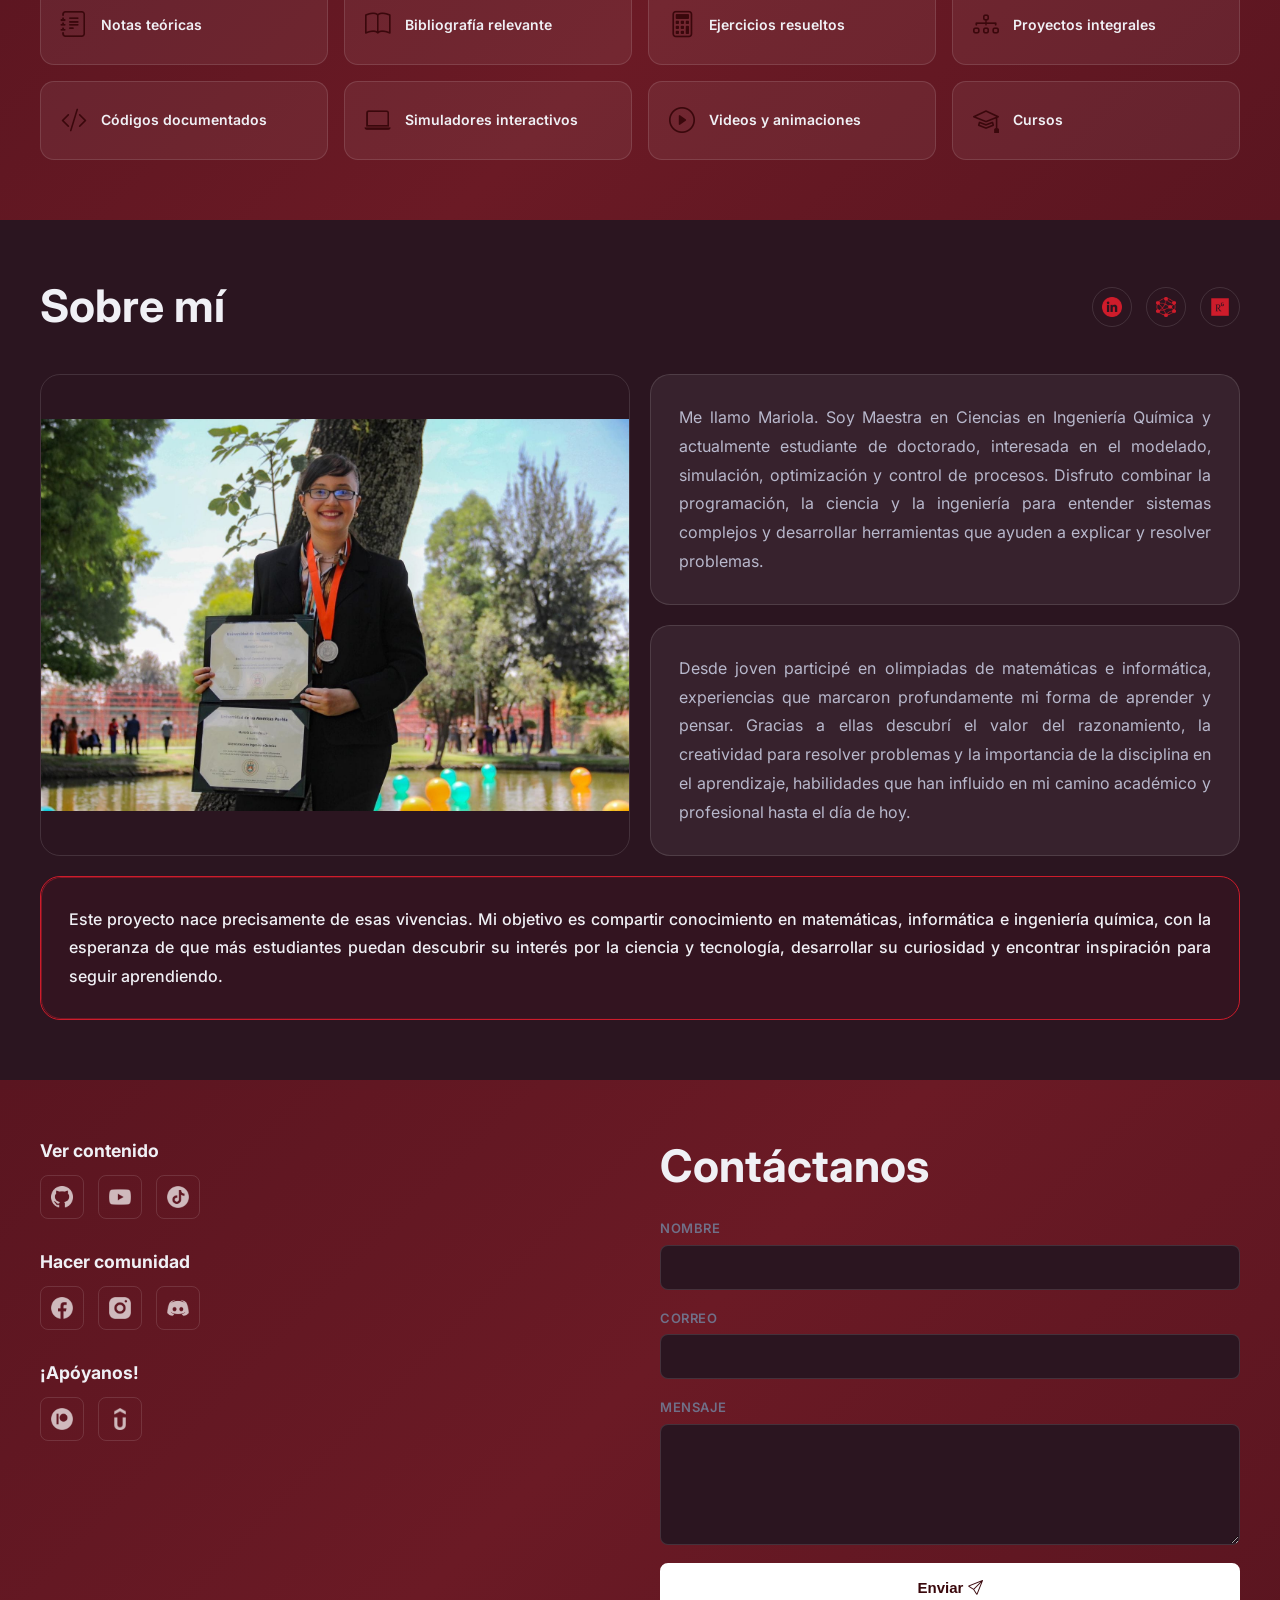
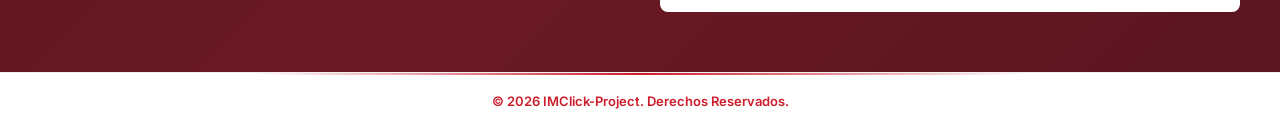
==== commit 60ad2dee: "Entry page layout sidebar, traducción navbar/footer, persistencia de idioma con localStorage" ====
--- a/index.html
+++ b/index.html
@@ -234,5 +234,21 @@
     </footer>
 
     <script src="animations.js"></script>
+    <script>
+        // Sync language: if user previously chose English, redirect
+        (function() {
+            var lang = localStorage.getItem("imclick-lang");
+            if (lang === "en" && window.location.pathname.indexOf("index-en") === -1) {
+                window.location.replace("index-en.html");
+            }
+            // When clicking lang button, save to localStorage
+            var langBtn = document.querySelector(".lang");
+            if (langBtn) {
+                langBtn.addEventListener("click", function() {
+                    localStorage.setItem("imclick-lang", "en");
+                });
+            }
+        })();
+    </script>
 </body>
 </html>
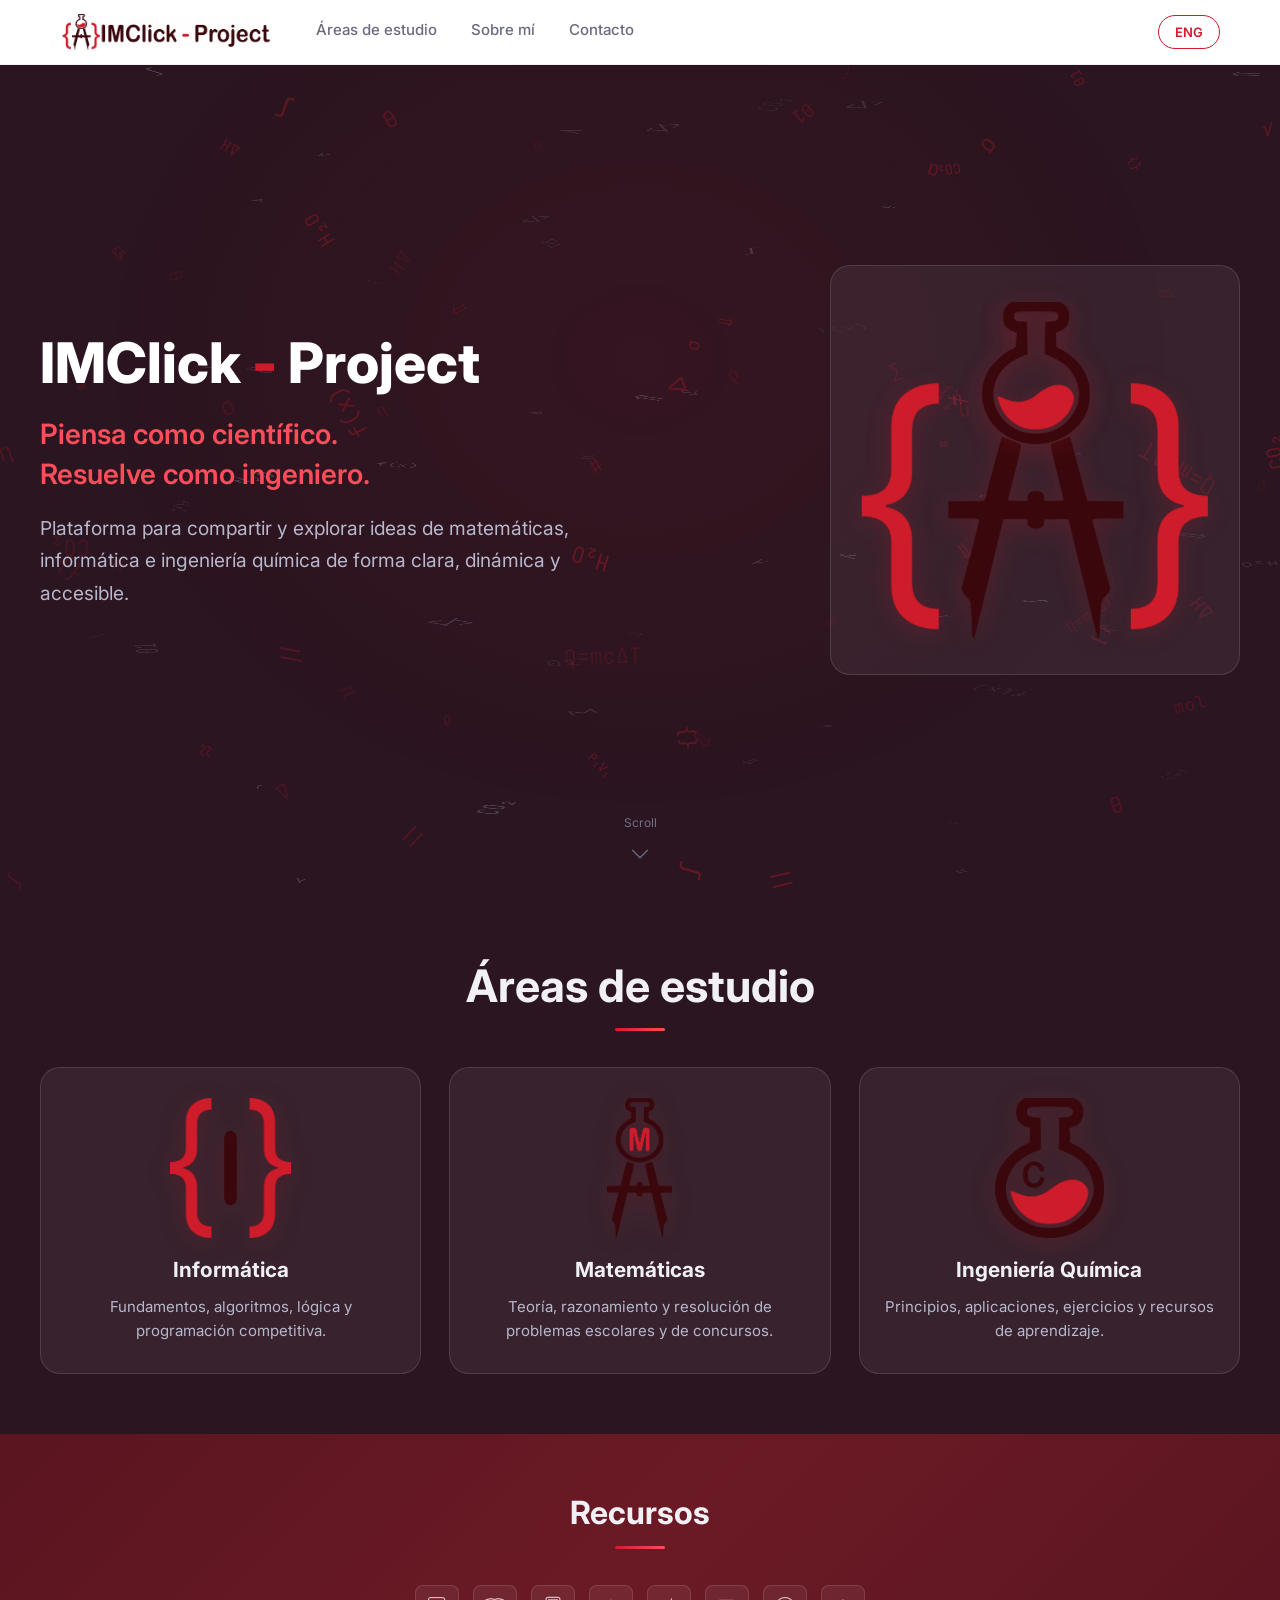
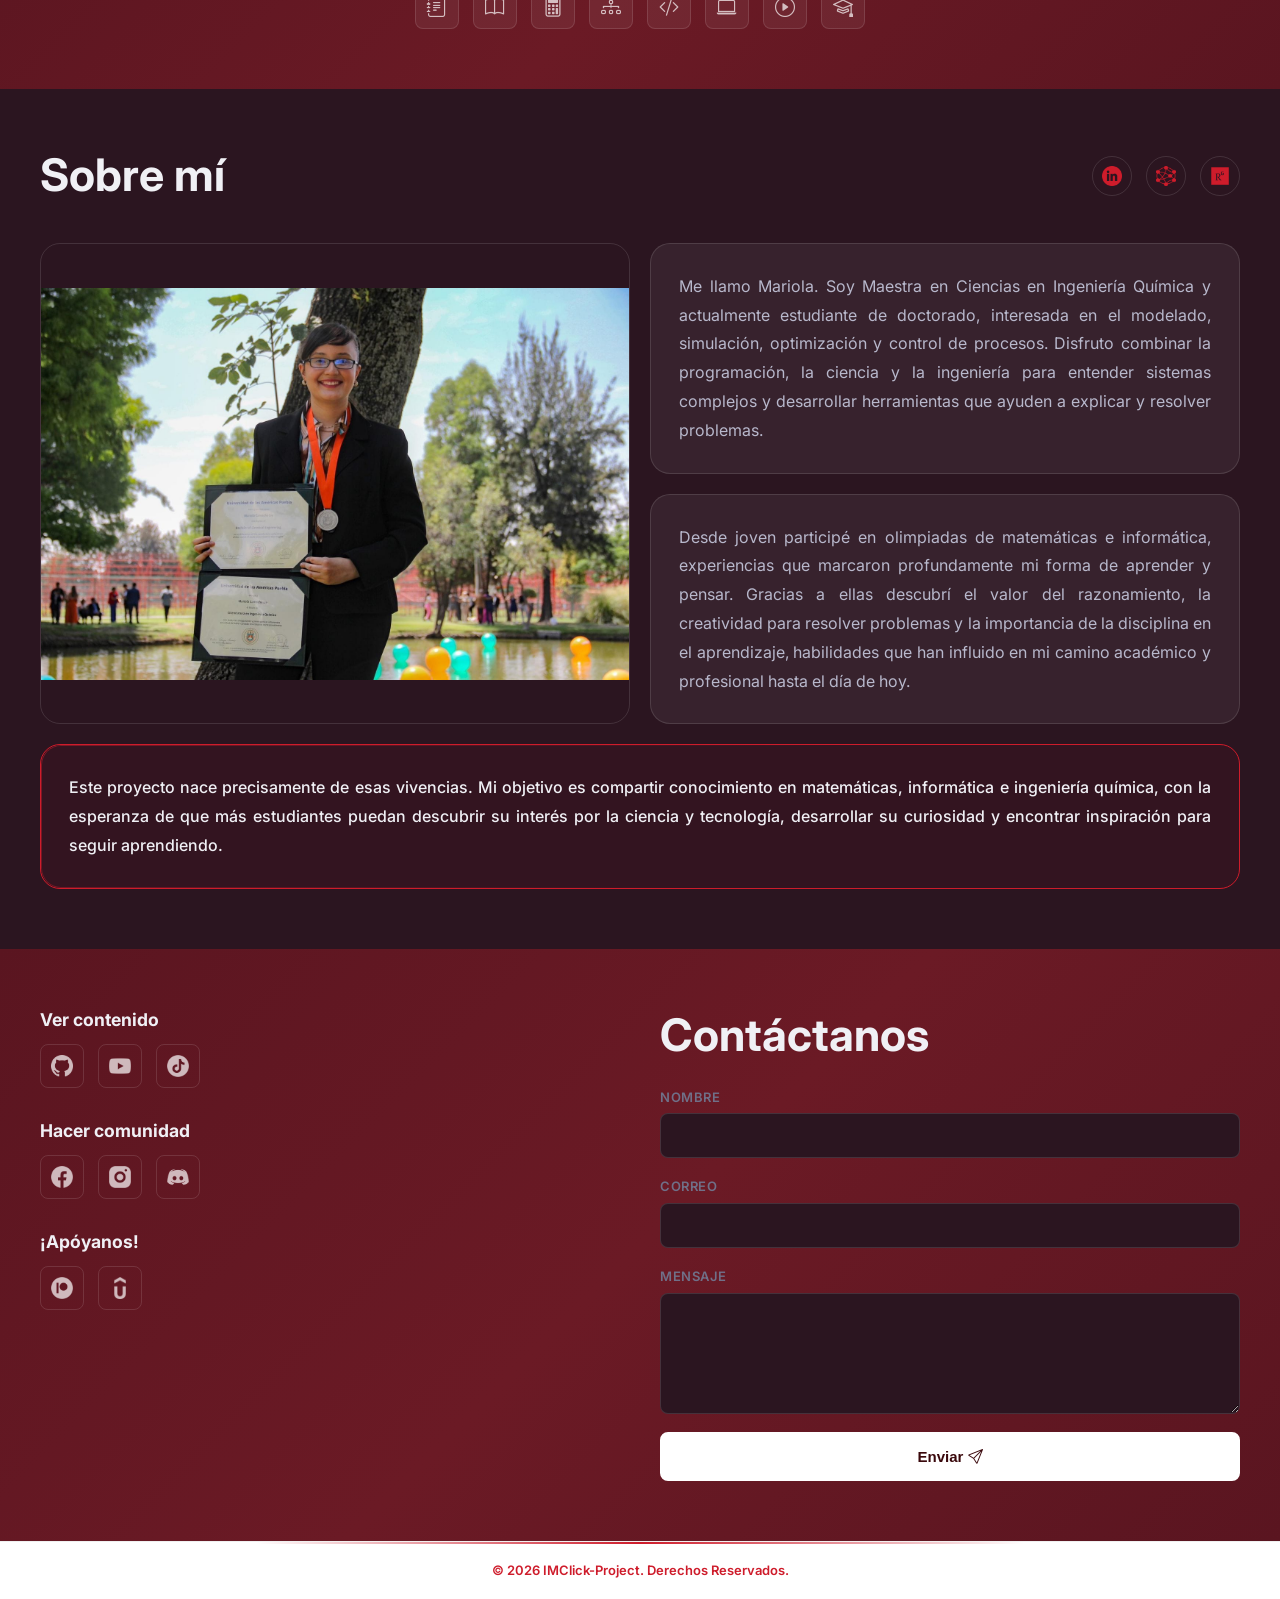
==== commit 7797b69b: "Recursos: estilo iconos como social-icons, tooltip hover, expand debajo del contenedor" ====
--- a/index.html
+++ b/index.html
@@ -90,35 +90,35 @@
     <section class="resources section-padding">
         <h2 class="section-title reveal">Recursos</h2>
         <div class="resources-container">
-            <article class="resource-card reveal" data-delay="0" data-resource="notas-teoricas">
+            <article class="resource-card reveal" data-delay="0" data-resource="notas-teoricas" data-tooltip="Notas teóricas">
                 <i class="bi bi-journal-text"></i>
                 <p>Notas teóricas</p>
             </article>
-            <article class="resource-card reveal" data-delay="50" data-resource="bibliografia">
+            <article class="resource-card reveal" data-delay="50" data-resource="bibliografia" data-tooltip="Bibliografía">
                 <i class="bi bi-book"></i>
                 <p>Bibliografía relevante</p>
             </article>
-            <article class="resource-card reveal" data-delay="100" data-resource="ejercicios-resueltos">
+            <article class="resource-card reveal" data-delay="100" data-resource="ejercicios-resueltos" data-tooltip="Ejercicios resueltos">
                 <i class="bi bi-calculator"></i>
                 <p>Ejercicios resueltos</p>
             </article>
-            <article class="resource-card reveal" data-delay="150" data-resource="proyectos-integrales">
+            <article class="resource-card reveal" data-delay="150" data-resource="proyectos-integrales" data-tooltip="Proyectos integrales">
                 <i class="bi bi-diagram-3"></i>
                 <p>Proyectos integrales</p>
             </article>
-            <article class="resource-card reveal" data-delay="200" data-resource="codigos-documentados">
+            <article class="resource-card reveal" data-delay="200" data-resource="codigos-documentados" data-tooltip="Códigos documentados">
                 <i class="bi bi-code-slash"></i>
                 <p>Códigos documentados</p>
             </article>
-            <article class="resource-card reveal" data-delay="250" data-resource="simuladores">
+            <article class="resource-card reveal" data-delay="250" data-resource="simuladores" data-tooltip="Simuladores">
                 <i class="bi bi-laptop"></i>
                 <p>Simuladores interactivos</p>
             </article>
-            <article class="resource-card reveal" data-delay="300" data-resource="videos">
+            <article class="resource-card reveal" data-delay="300" data-resource="videos" data-tooltip="Videos">
                 <i class="bi bi-play-circle"></i>
                 <p>Videos y animaciones</p>
             </article>
-            <article class="resource-card reveal" data-delay="350" data-resource="cursos">
+            <article class="resource-card reveal" data-delay="350" data-resource="cursos" data-tooltip="Cursos">
                 <i class="bi bi-mortarboard"></i>
                 <p>Cursos</p>
             </article>
--- a/styles.css
+++ b/styles.css
@@ -573,59 +573,87 @@
 .resources-container {
     max-width: 1200px;
     margin: 0 auto;
-    display: grid;
-    grid-template-columns: repeat(4, 1fr);
-    gap: 16px;
+    display: flex;
+    justify-content: center;
+    gap: 14px;
+    flex-wrap: wrap;
 }
 
 .resource-card {
     display: flex;
     align-items: center;
-    gap: 14px;
-    padding: 18px 20px;
+    justify-content: center;
+    width: 44px;
+    height: 44px;
+    padding: 0;
     background: var(--bg-glass);
     border: 1px solid var(--border-glass);
-    border-radius: var(--radius-md);
-    transition: transform var(--transition-fast), border-color var(--transition-fast), background var(--transition-fast);
+    border-radius: var(--radius-sm);
+    transition: all var(--transition-fast);
+    cursor: pointer;
+    position: relative;
 }
 
 .resource-card:hover {
     transform: translateY(-3px);
     border-color: rgba(58, 8, 12, 0.5);
-    background: rgba(58, 8, 12, 0.06);
+    box-shadow: 0 0 16px rgba(58, 8, 12, 0.4);
+}
+
+.resource-card.active {
+    border-color: rgba(58, 8, 12, 0.6);
+    box-shadow: 0 0 20px rgba(58, 8, 12, 0.5);
+    background: rgba(58, 8, 12, 0.1);
 }
 
 .resource-card i {
-    font-size: 26px;
-    color: #3a080c;
-    transition: transform var(--transition-fast);
+    font-size: 20px;
+    color: rgba(255, 255, 255, 0.7);
+    transition: all var(--transition-fast);
     flex-shrink: 0;
 }
 
 .resource-card:hover i {
+    color: #ffffff;
     transform: scale(1.15);
 }
 
 .resource-card p {
-    font-size: 14px;
-    font-weight: 600;
-    color: var(--text-primary);
-    margin: 0;
-}
-
-/* Bento variation for larger cards */
-.resource-card.span-2 {
-    grid-column: span 2;
+    display: none;
+}
+
+/* Tooltip on hover */
+.resource-card::after {
+    content: attr(data-tooltip);
+    position: absolute;
+    bottom: calc(100% + 8px);
+    left: 50%;
+    transform: translateX(-50%) scale(0.9);
+    background: rgba(0, 0, 0, 0.85);
+    color: #fff;
+    font-size: 11px;
+    padding: 4px 10px;
+    border-radius: 6px;
+    white-space: nowrap;
+    pointer-events: none;
+    opacity: 0;
+    transition: opacity 0.2s, transform 0.2s;
+}
+
+.resource-card:hover::after {
+    opacity: 1;
+    transform: translateX(-50%) scale(1);
 }
 
 /* Resource expandable sub-items */
 .resource-expand {
-    grid-column: 1 / -1;
+    width: 100%;
     display: grid;
     grid-template-columns: repeat(4, 1fr);
     gap: 14px;
     padding: 20px 0 10px;
     animation: expandIn 0.3s ease;
+    margin-top: 14px;
 }
 
 @keyframes expandIn {
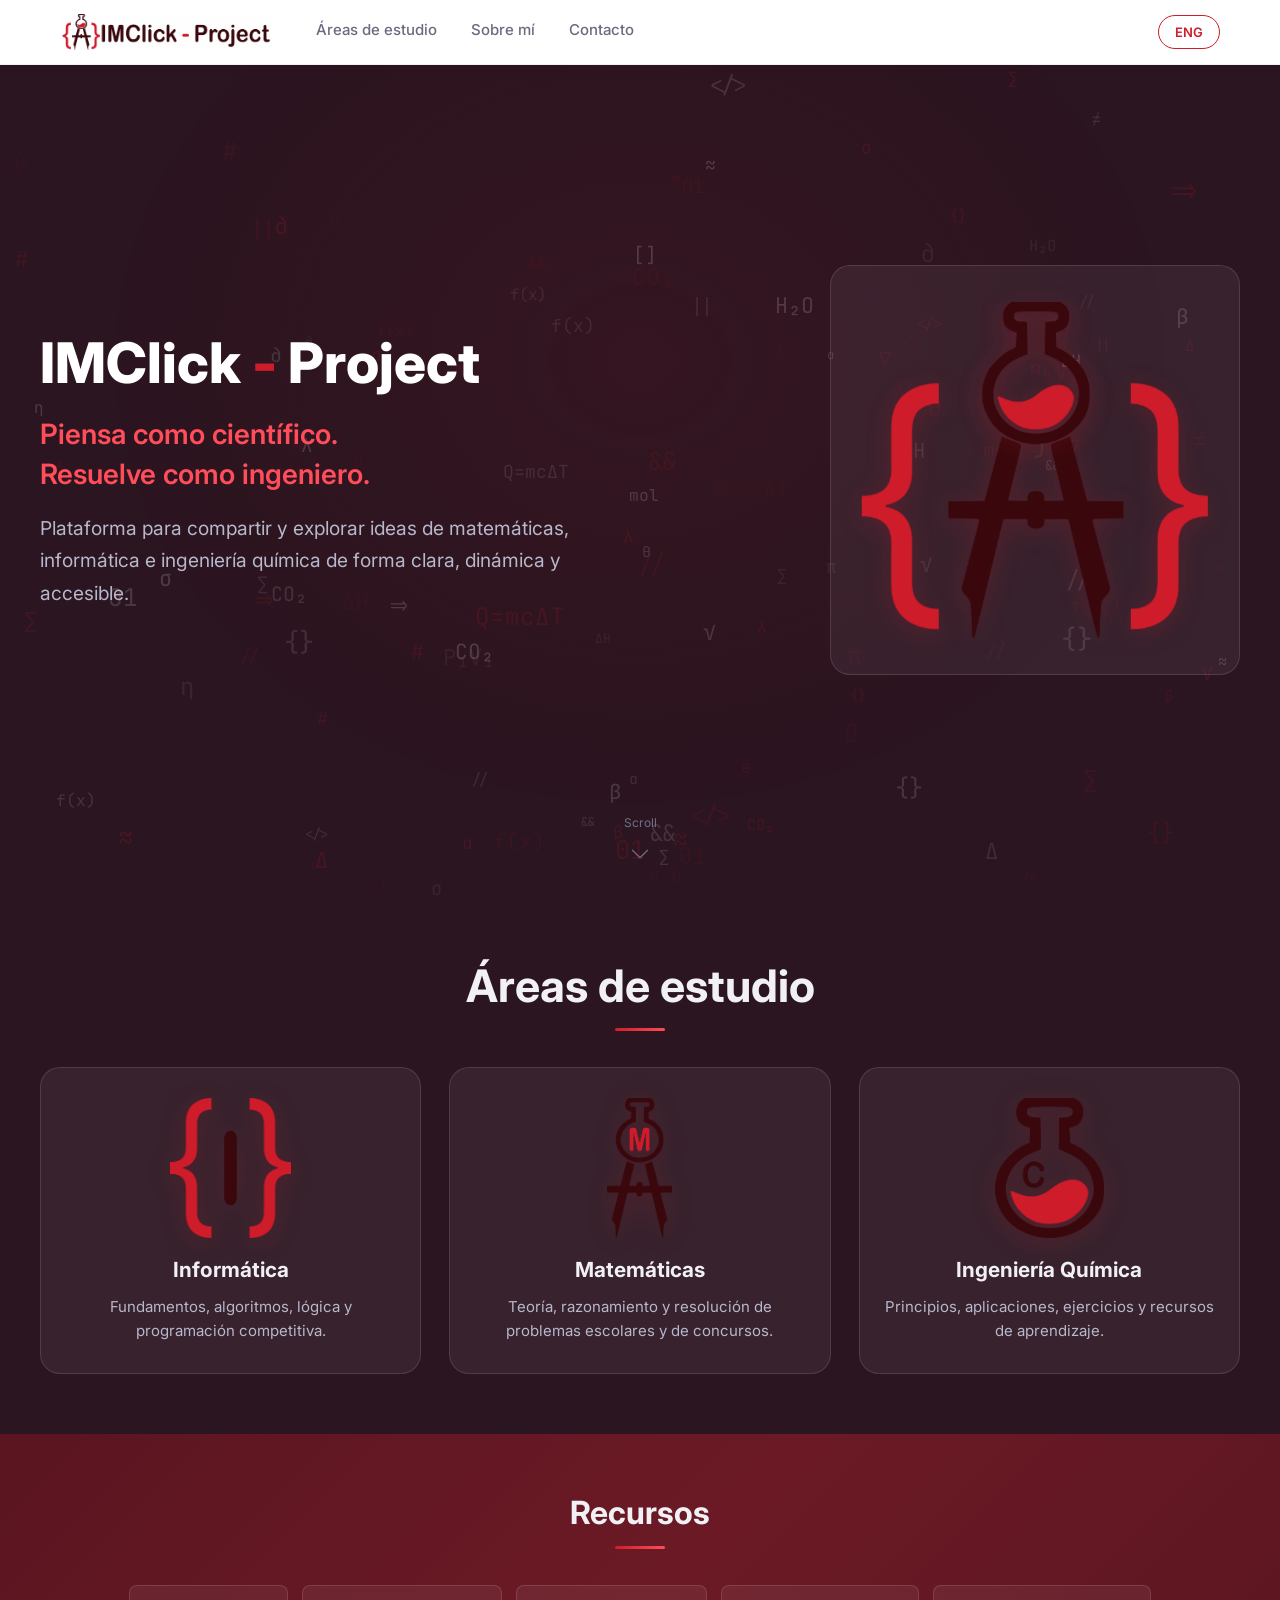
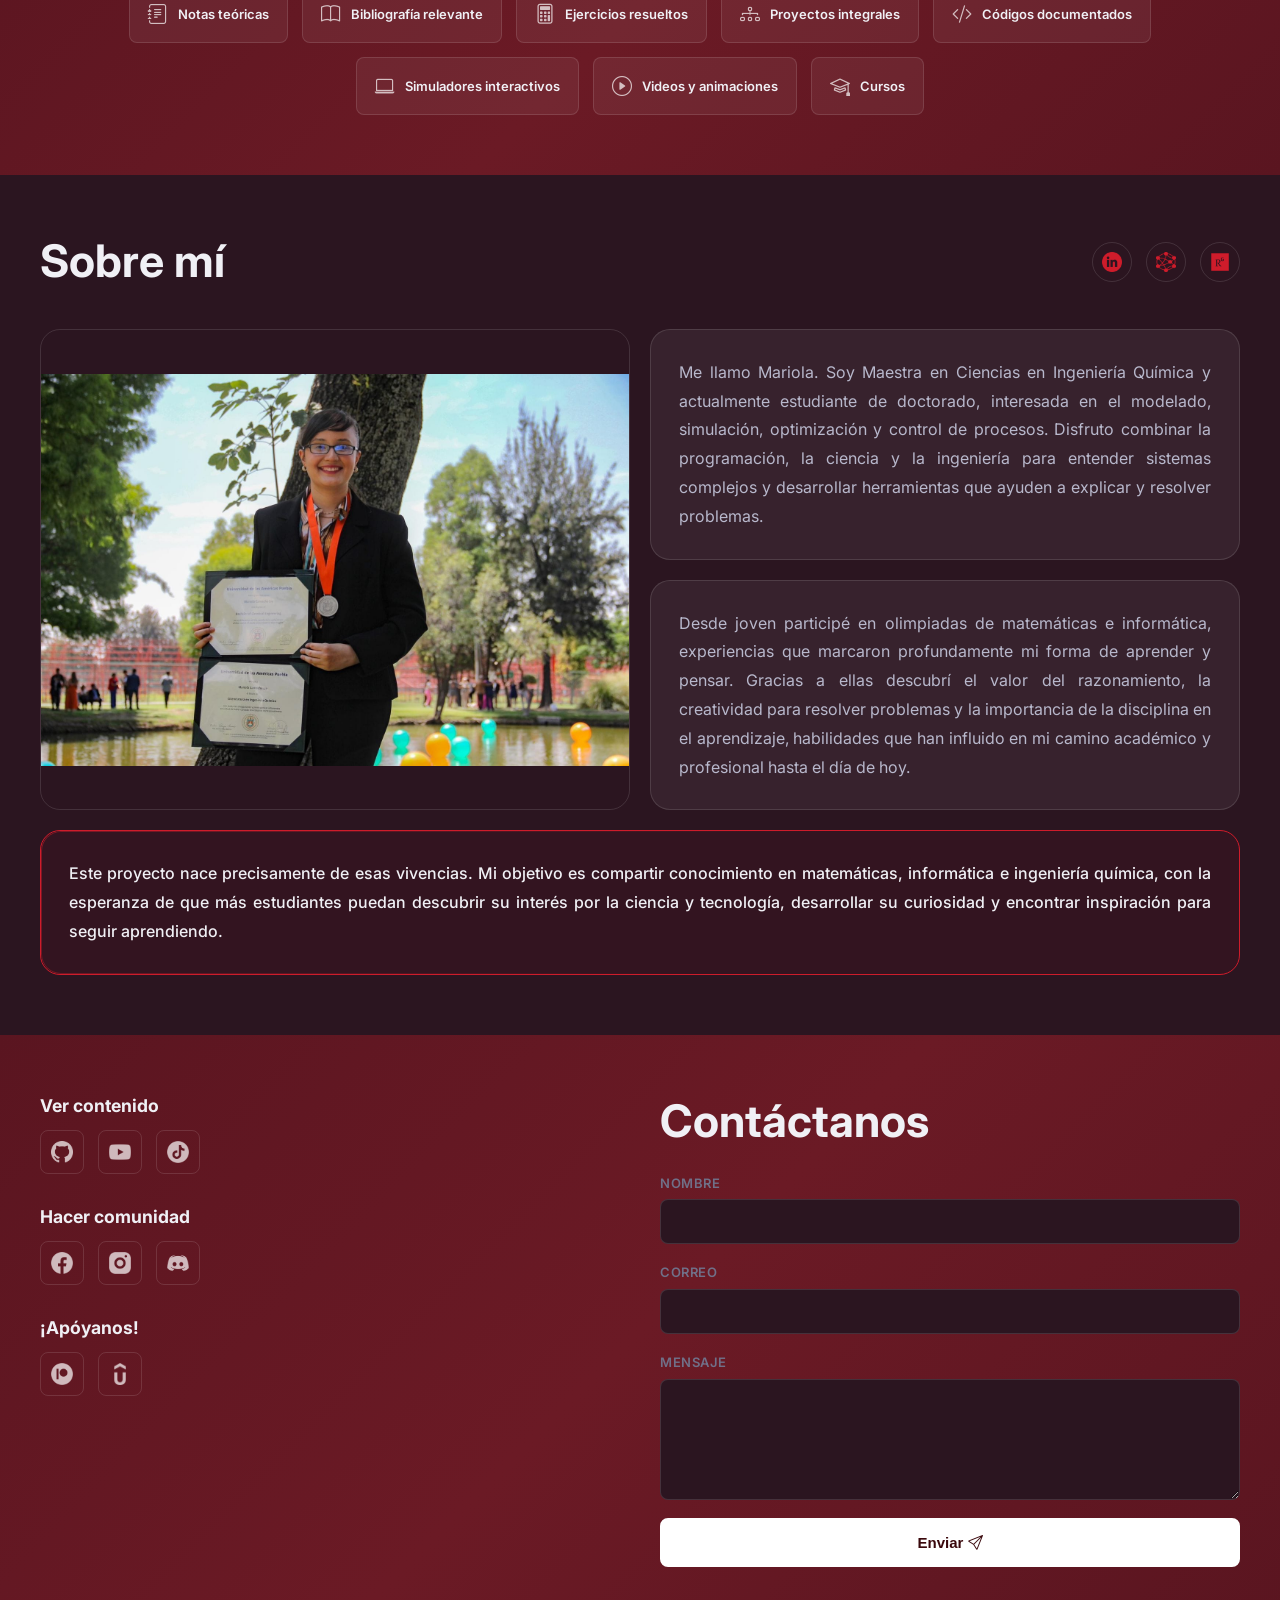
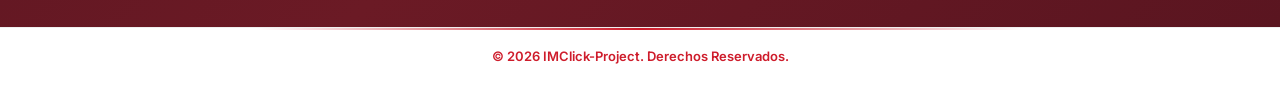
==== commit 39bbd3d8: "Entry links misma pestaña, Bibliografía -> Bibliografía relevante" ====
--- a/index.html
+++ b/index.html
@@ -94,7 +94,7 @@
                 <i class="bi bi-journal-text"></i>
                 <p>Notas teóricas</p>
             </article>
-            <article class="resource-card reveal" data-delay="50" data-resource="bibliografia" data-tooltip="Bibliografía">
+            <article class="resource-card reveal" data-delay="50" data-resource="bibliografia" data-tooltip="Bibliografía relevante">
                 <i class="bi bi-book"></i>
                 <p>Bibliografía relevante</p>
             </article>
--- a/styles.css
+++ b/styles.css
@@ -62,9 +62,8 @@
 /* Global animated background */
 #bg-canvas {
     position: fixed;
-    inset: 0;
-    width: 100%;
-    height: 100%;
+    top: 0;
+    left: 0;
     z-index: -1;
     pointer-events: none;
 }
@@ -303,7 +302,8 @@
 
 #hero-canvas {
     position: absolute;
-    inset: 0;
+    top: 0;
+    left: 0;
     width: 100%;
     height: 100%;
     pointer-events: none;
@@ -582,28 +582,18 @@
 .resource-card {
     display: flex;
     align-items: center;
-    justify-content: center;
-    width: 44px;
-    height: 44px;
-    padding: 0;
+    gap: 10px;
+    padding: 12px 18px;
     background: var(--bg-glass);
     border: 1px solid var(--border-glass);
     border-radius: var(--radius-sm);
     transition: all var(--transition-fast);
-    cursor: pointer;
-    position: relative;
 }
 
 .resource-card:hover {
     transform: translateY(-3px);
     border-color: rgba(58, 8, 12, 0.5);
     box-shadow: 0 0 16px rgba(58, 8, 12, 0.4);
-}
-
-.resource-card.active {
-    border-color: rgba(58, 8, 12, 0.6);
-    box-shadow: 0 0 20px rgba(58, 8, 12, 0.5);
-    background: rgba(58, 8, 12, 0.1);
 }
 
 .resource-card i {
@@ -619,41 +609,33 @@
 }
 
 .resource-card p {
+    font-size: 13px;
+    font-weight: 600;
+    color: var(--text-primary);
+    margin: 0;
+    white-space: nowrap;
+}
+
+/* Resource active label */
+.resource-active-label {
     display: none;
-}
-
-/* Tooltip on hover */
-.resource-card::after {
-    content: attr(data-tooltip);
-    position: absolute;
-    bottom: calc(100% + 8px);
-    left: 50%;
-    transform: translateX(-50%) scale(0.9);
-    background: rgba(0, 0, 0, 0.85);
-    color: #fff;
-    font-size: 11px;
-    padding: 4px 10px;
-    border-radius: 6px;
-    white-space: nowrap;
-    pointer-events: none;
-    opacity: 0;
-    transition: opacity 0.2s, transform 0.2s;
-}
-
-.resource-card:hover::after {
-    opacity: 1;
-    transform: translateX(-50%) scale(1);
+    text-align: center;
+    font-size: 14px;
+    font-weight: 600;
+    color: #ffffff;
+    margin-top: 12px;
+    letter-spacing: 0.5px;
 }
 
 /* Resource expandable sub-items */
 .resource-expand {
-    width: 100%;
+    max-width: 1200px;
+    margin: 14px auto 0;
     display: grid;
     grid-template-columns: repeat(4, 1fr);
     gap: 14px;
     padding: 20px 0 10px;
     animation: expandIn 0.3s ease;
-    margin-top: 14px;
 }
 
 @keyframes expandIn {
@@ -1048,9 +1030,8 @@
 /* --- Responsive: Tablet (max 1024px) --- */
 @media (max-width: 1024px) {
     .resources-container {
-        grid-template-columns: repeat(2, 1fr);
-    }
-
+        gap: 10px;
+    }
     .resource-card.span-2 {
         grid-column: span 2;
     }
@@ -1081,7 +1062,7 @@
 
     .menu {
         display: none;
-        position: absolute;
+        position: fixed;
         top: 56px;
         left: 0;
         right: 0;
@@ -1090,6 +1071,9 @@
         flex-direction: column;
         padding: 12px 0;
         box-shadow: 0 8px 24px rgba(0, 0, 0, 0.08);
+        z-index: 9999;
+        max-height: calc(100vh - 56px);
+        overflow-y: auto;
     }
 
     .menu.active {
@@ -1099,6 +1083,7 @@
     .menu li a {
         padding: 14px 24px;
         font-size: 16px;
+        color: #333333;
     }
 
     .menu li a::after {
@@ -1107,12 +1092,23 @@
 
     .submenu {
         position: static;
-        display: block;
+        display: none;
         box-shadow: none;
         border: none;
-        background: transparent;
+        background: #f9f9f9;
         backdrop-filter: none;
-        padding-left: 20px;
+        padding: 4px 0 4px 20px;
+        border-radius: 0;
+    }
+
+    .submenu.active {
+        display: block;
+    }
+
+    .submenu li a {
+        padding: 10px 24px;
+        font-size: 14px;
+        color: #555555;
     }
 
     /* Hero mobile */
@@ -1150,7 +1146,7 @@
 
     /* Resources */
     .resources-container {
-        grid-template-columns: 1fr 1fr;
+        gap: 8px;
     }
 
     .resource-expand {
@@ -1197,7 +1193,11 @@
 /* --- Responsive: Small Mobile (max 480px) --- */
 @media (max-width: 480px) {
     .resources-container {
-        grid-template-columns: 1fr;
+        gap: 6px;
+    }
+
+    .resource-card p {
+        font-size: 11px;
     }
 
     .resource-card.span-2 {
